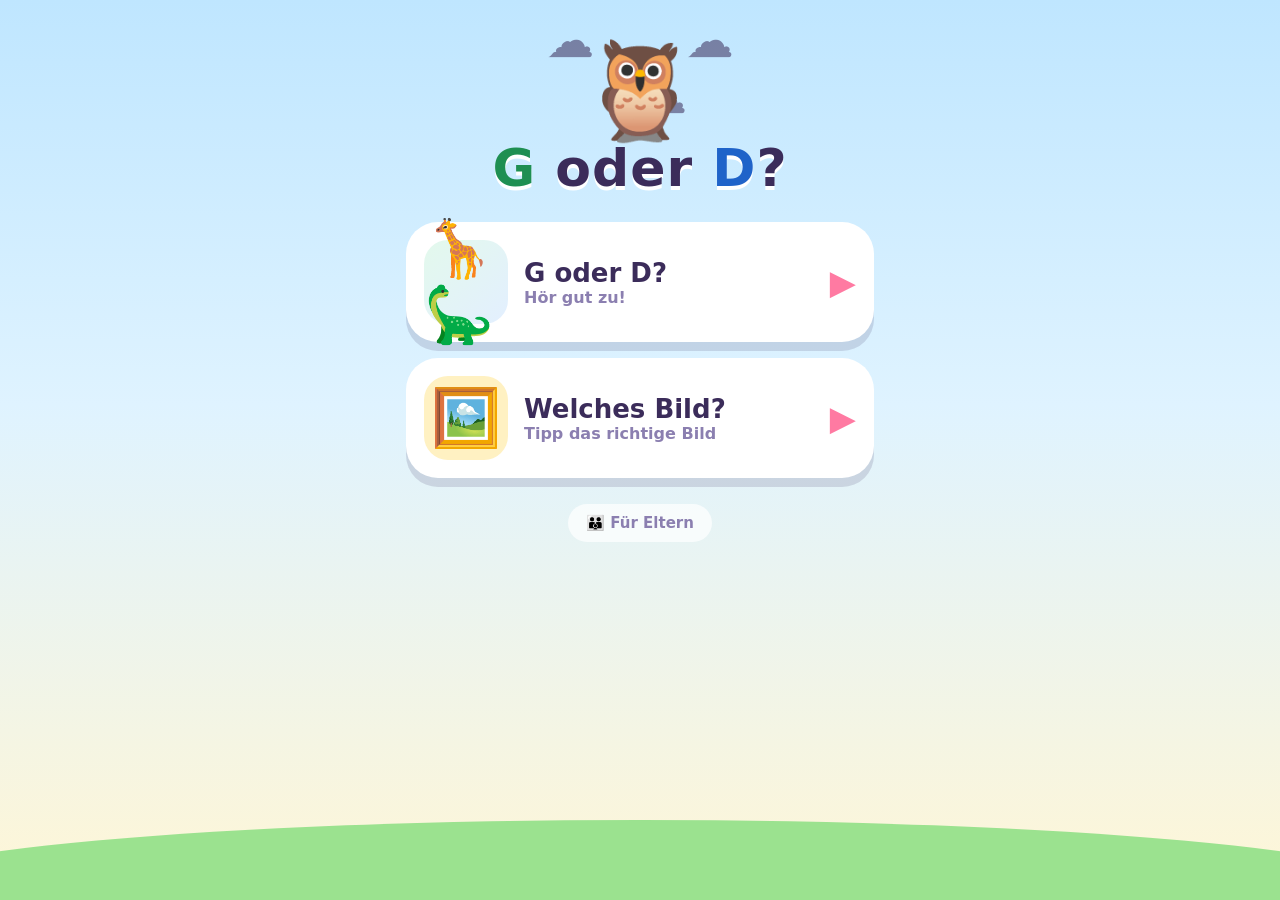
==== index.html @ e5190083 "Add G/D listening game and GitHub Pages deployment - index.html: G oder D? listening game for kids (" ====
<!DOCTYPE html>
<html lang="de">
<head>
<meta charset="utf-8">
<meta name="viewport" content="width=device-width, initial-scale=1, maximum-scale=1, user-scalable=no">
<title>G oder D? – Das Hörspiel</title>
<style>
  :root{
    --g:#2fbf71; --g-dark:#1e8f52; --g-soft:#e3f9ec;
    --d:#3a8dff; --d-dark:#1f63c9; --d-soft:#e3efff;
    --sun:#ffcf3f; --sun-dark:#e0a800;
    --red:#ff4d6d; --red-dark:#c9184a; --red-soft:#ffe3e8;
    --pink:#ff7aa2; --pink-dark:#d9507c;
    --ink:#3b2c5a; --muted:#8b7fb0;
  }
  *{box-sizing:border-box;-webkit-tap-highlight-color:transparent}
  html,body{margin:0;min-height:100%}
  body{
    font-family:"Nunito","Varela Round","Arial Rounded MT Bold","Trebuchet MS",system-ui,sans-serif;
    color:var(--ink);
    background:linear-gradient(180deg,#bfe6ff 0%,#dff3ff 45%,#fff6d6 100%);
    background-attachment:fixed;
    overflow-x:hidden; user-select:none; -webkit-user-select:none;
  }
  /* Wolken und Wiese im Hintergrund */
  body::before{
    content:"☁️      ☁️\A    ☁️";white-space:pre;position:fixed;top:12px;left:0;right:0;text-align:center;
    font-size:48px;opacity:.55;pointer-events:none;z-index:0;animation:drift 18s ease-in-out infinite alternate
  }
  body::after{
    content:"";position:fixed;left:-10%;right:-10%;bottom:-60px;height:140px;border-radius:50% 50% 0 0;
    background:#9be28f;box-shadow:0 -10px 0 #b8ef9e inset;pointer-events:none;z-index:0
  }
  button{font-family:inherit;color:inherit}
  .hidden{display:none !important}

  .screen{position:relative;z-index:1;max-width:500px;margin:0 auto;padding:14px 16px 120px;min-height:100vh;display:flex;flex-direction:column;gap:16px}

  /* ---------- Startbildschirm ---------- */
  .home-title{text-align:center;margin-top:28px}
  .home-title h1{margin:0;font-size:52px;font-weight:900;letter-spacing:1px;text-shadow:0 4px 0 #fff}
  .home-title h1 .lg{color:var(--g-dark)} .home-title h1 .ld{color:var(--d-dark)}
  .owl{font-size:96px;line-height:1;display:inline-block;animation:bob 2.4s ease-in-out infinite}
  .modes{display:flex;flex-direction:column;gap:16px;margin-top:8px}
  .mode{
    border:0;border-radius:32px;padding:18px;background:#fff;cursor:pointer;
    box-shadow:0 9px 0 rgba(59,44,90,.15);display:flex;align-items:center;gap:16px;text-align:left
  }
  .mode .ic{font-size:56px;width:84px;height:84px;border-radius:24px;display:flex;align-items:center;justify-content:center;flex:none}
  .mode.m1 .ic{background:linear-gradient(135deg,var(--g-soft),var(--d-soft))}
  .mode.m2 .ic{background:#fff1c2}
  .mode b{display:block;font-size:26px;font-weight:900}
  .mode span.sub{font-size:16px;font-weight:700;color:var(--muted)}
  .mode .go{margin-left:auto;font-size:34px;color:var(--pink)}
  .parents-btn{
    align-self:center;margin-top:10px;border:0;border-radius:999px;padding:10px 18px;font-size:15px;font-weight:800;
    background:rgba(255,255,255,.7);color:var(--muted);cursor:pointer
  }

  /* ---------- Spielbildschirm ---------- */
  .topbar{display:flex;align-items:center;gap:10px}
  .round-btn{border:0;background:#fff;border-radius:50%;width:48px;height:48px;font-size:26px;box-shadow:0 5px 0 rgba(59,44,90,.15);cursor:pointer;flex:none}
  .progress{flex:1;min-width:0;display:flex;gap:4px;justify-content:center}
  .dot{width:17px;height:17px;flex:none;border-radius:50%;background:rgba(255,255,255,.85);display:flex;align-items:center;justify-content:center;font-size:12px;color:#fff;font-weight:900;transition:.2s}
  .dot.now{background:var(--sun);transform:scale(1.25)}
  .dot.ok{background:var(--g)} .dot.no{background:var(--red)} .dot.skip{background:#c9c2d9}
  .stars{background:#fff;border-radius:999px;padding:8px 12px;font-weight:900;font-size:19px;box-shadow:0 5px 0 rgba(59,44,90,.15);white-space:nowrap;flex:none}
  .stars.pop{animation:pop .4s}

  .buddy{display:flex;align-items:center;gap:10px}
  .buddy .owl{font-size:60px}
  .bubble{
    position:relative;background:#fff;border-radius:24px;padding:12px 18px;font-size:22px;font-weight:900;
    box-shadow:0 5px 0 rgba(59,44,90,.12);animation:pop .35s
  }
  .bubble::before{content:"";position:absolute;left:-10px;top:50%;margin-top:-10px;border:10px solid transparent;border-right-color:#fff;border-left:0}
  .bubble.good{color:var(--g-dark)} .bubble.bad{color:var(--red-dark)}

  .card{
    background:#fff;border-radius:36px;padding:22px 18px;border:6px solid transparent;
    box-shadow:0 10px 0 rgba(59,44,90,.12);text-align:center;
    min-height:240px;display:flex;flex-direction:column;align-items:center;justify-content:center;gap:8px;
    cursor:pointer;position:relative;transition:background .25s,border-color .25s;
  }
  .card.flip{animation:flip .45s}
  .card.is-right{background:var(--g-soft);border-color:var(--g)}
  .card.is-wrong{background:var(--red-soft);border-color:var(--red);animation:shake .5s}
  .card.is-seen{background:#f1eef8;border-color:#c9c2d9}
  .sound-row{display:flex;align-items:center;gap:16px}
  .speaker{
    width:140px;height:140px;border-radius:50%;border:0;cursor:pointer;
    background:radial-gradient(circle at 35% 30%,#fff3b8,var(--sun));
    font-size:68px;box-shadow:0 8px 0 var(--sun-dark);display:flex;align-items:center;justify-content:center;
  }
  .speaker.talking{animation:wobble .6s infinite}
  .peek{position:absolute;right:14px;bottom:12px;border:0;background:#f1eef8;border-radius:999px;padding:6px 12px;font-size:20px;cursor:pointer}
  .big-emoji{font-size:100px;line-height:1.05;animation:pop .45s}
  .word{font-size:46px;font-weight:900;letter-spacing:1px}
  .hl{display:inline-block;padding:0 6px;border-radius:12px;color:#fff;margin:0 1px}
  .hl.G{background:var(--g)} .hl.D{background:var(--d)}
  .explain{font-size:22px;font-weight:900;display:flex;align-items:center;gap:10px;justify-content:center}
  .chip{display:inline-flex;align-items:center;justify-content:center;min-width:46px;height:46px;padding:0 10px;border-radius:14px;color:#fff;font-weight:900;font-size:28px}
  .chip.G{background:var(--g)} .chip.D{background:var(--d)}
  .chip.x{position:relative;opacity:.6;text-decoration:line-through;text-decoration-thickness:4px;text-decoration-color:var(--red-dark)}
  .chip.x::after{content:"✗";position:absolute;top:-10px;right:-10px;width:26px;height:26px;border-radius:50%;background:var(--red);color:#fff;font-size:16px;display:flex;align-items:center;justify-content:center;text-decoration:none}

  .answers{display:flex;gap:16px;justify-content:center}
  .letter,.pic{position:relative;flex:1;max-width:210px;border:0;border-radius:32px;cursor:pointer;transition:opacity .2s,filter .2s}
  .letter{padding:12px 8px 10px;color:#fff;display:flex;flex-direction:column;align-items:center}
  .letter b{font-size:92px;line-height:1;font-weight:900;text-shadow:0 4px 0 rgba(0,0,0,.15)}
  .letter small{font-size:30px;line-height:1.1}
  .letter.G{background:var(--g);box-shadow:0 9px 0 var(--g-dark)}
  .letter.D{background:var(--d);box-shadow:0 9px 0 var(--d-dark)}
  .pic{padding:14px 8px;background:#fff;box-shadow:0 9px 0 rgba(59,44,90,.15);display:flex;flex-direction:column;align-items:center;gap:4px}
  .pic .e{font-size:88px;line-height:1.1}
  .pic .lbl{font-size:24px;font-weight:900;min-height:32px}
  .right{outline:7px solid var(--sun);animation:pulse 1s infinite}
  .wrong{filter:grayscale(.75) brightness(.92);animation:shake .5s}
  .dim{opacity:.3}
  .badge{position:absolute;top:-14px;right:-10px;width:50px;height:50px;border-radius:50%;display:flex;align-items:center;justify-content:center;font-size:30px;font-weight:900;color:#fff;box-shadow:0 4px 0 rgba(0,0,0,.15);animation:pop .4s}
  .badge.ok{background:var(--g)} .badge.no{background:var(--red)}

  .next{
    align-self:center;border:0;border-radius:999px;width:96px;height:96px;font-size:48px;font-weight:900;
    background:var(--pink);color:#fff;box-shadow:0 8px 0 var(--pink-dark);cursor:pointer;animation:pop .35s
  }

  button:active{transform:translateY(4px)}
  .letter:active,.pic:active,.mode:active,.next:active,.speaker:active{box-shadow:0 2px 0 rgba(0,0,0,.15)}

  /* ---------- Overlays ---------- */
  .overlay{position:fixed;inset:0;background:rgba(191,230,255,.92);display:flex;align-items:center;justify-content:center;z-index:20;padding:16px;backdrop-filter:blur(3px)}
  .panel{background:#fff;border-radius:36px;padding:24px 20px;text-align:center;max-width:440px;width:100%;box-shadow:0 12px 0 rgba(59,44,90,.12);max-height:94vh;overflow:auto;position:relative}
  .panel h1{margin:6px 0 8px;font-size:36px;font-weight:900}
  .panel h2{margin:0 0 12px;font-size:24px;font-weight:900}
  .panel p{font-size:17px;margin:8px 0 16px;line-height:1.45}
  .close-x{position:absolute;top:14px;right:14px;border:0;background:#f1eef8;border-radius:50%;width:40px;height:40px;font-size:20px;cursor:pointer}
  .bigbtn{border:0;border-radius:24px;padding:16px 36px;font-size:24px;font-weight:900;background:var(--g);color:#fff;box-shadow:0 8px 0 var(--g-dark);cursor:pointer}
  .endstars{font-size:44px;letter-spacing:4px;margin:6px 0}

  .menu{display:flex;flex-direction:column;gap:10px;text-align:left}
  .menu button{border:0;border-radius:20px;padding:14px 16px;background:#f7f4fc;display:flex;align-items:center;gap:14px;cursor:pointer;font-size:18px;font-weight:800;text-align:left}
  .menu button i{font-style:normal;font-size:30px}
  .menu button small{display:block;font-size:13px;font-weight:700;color:var(--muted)}
  .tips{text-align:left;font-size:16px;line-height:1.5;background:#f7f4fc;border-radius:20px;padding:12px 16px}
  .tips p{margin:6px 0;font-size:16px}

  .set{text-align:left;margin:0 0 16px;font-size:16px;font-weight:700}
  .set label{display:block;margin-bottom:6px}
  .set select,.set input[type=range]{width:100%;font:inherit;font-size:16px;padding:8px;border-radius:12px;border:2px solid #e3dcf2;background:#fff}
  .set .row{display:flex;align-items:center;gap:10px}
  .set input[type=checkbox]{width:24px;height:24px}
  .small{font-size:13px;font-weight:600;color:var(--muted);margin-top:4px}
  .ctrl{border:0;border-radius:18px;padding:12px 18px;font-size:17px;font-weight:800;background:#f7f4fc;box-shadow:0 4px 0 rgba(0,0,0,.08);cursor:pointer}

  /* Aufnahme */
  .warn{background:#fff1c2;border-radius:14px;padding:10px 12px;font-size:14px;font-weight:700;text-align:left;margin:0 0 10px}
  .rec-top{display:flex;align-items:center;justify-content:space-between;gap:8px;margin:0 0 8px;font-weight:800;font-size:15px}
  .rec-top label{display:flex;align-items:center;gap:6px;font-weight:700}
  .rec-top input{width:20px;height:20px}
  .recbar{height:10px;background:#eee8f7;border-radius:99px;overflow:hidden;margin:0 0 6px}
  .recbar i{display:block;height:100%;background:var(--g);width:0;transition:width .3s}
  .rec-sec{text-align:left;font-weight:900;font-size:15px;margin:14px 0 6px;color:var(--muted)}
  .recrow{display:flex;align-items:center;gap:6px;padding:8px;border-radius:16px;background:#f7f4fc;margin-bottom:6px;text-align:left}
  .recrow.has{background:var(--g-soft)}
  .recrow.live{background:var(--red-soft);outline:3px solid var(--red)}
  .recrow .e{font-size:28px;width:36px;text-align:center;flex:none}
  .recrow .w{flex:1;font-size:18px;font-weight:900;min-width:0;overflow:hidden;text-overflow:ellipsis;white-space:nowrap}
  .rbtn{border:0;border-radius:14px;width:42px;height:42px;font-size:19px;background:#fff;box-shadow:0 3px 0 rgba(0,0,0,.1);cursor:pointer;display:flex;align-items:center;justify-content:center;flex:none}
  .rbtn.rec{background:var(--red);color:#fff;box-shadow:0 3px 0 var(--red-dark)}
  .rbtn.rec.on{animation:pulse .8s infinite}
  .rbtn[disabled]{opacity:.3}
  .rbtn input{display:none}

  .confetti{position:fixed;left:50%;top:45%;font-size:32px;pointer-events:none;z-index:30;animation:burst 1.1s ease-out forwards}

  @keyframes pop{0%{transform:scale(.6)}70%{transform:scale(1.12)}100%{transform:scale(1)}}
  @keyframes pulse{0%,100%{transform:scale(1)}50%{transform:scale(1.06)}}
  @keyframes bob{0%,100%{transform:translateY(0) rotate(-3deg)}50%{transform:translateY(-8px) rotate(3deg)}}
  @keyframes drift{from{transform:translateX(-20px)}to{transform:translateX(20px)}}
  @keyframes flip{0%{transform:rotateY(90deg)}100%{transform:rotateY(0)}}
  @keyframes wobble{0%,100%{transform:scale(1) rotate(0)}25%{transform:scale(1.08) rotate(-6deg)}75%{transform:scale(1.08) rotate(6deg)}}
  @keyframes shake{0%,100%{transform:translateX(0)}20%{transform:translateX(-12px)}40%{transform:translateX(12px)}60%{transform:translateX(-8px)}80%{transform:translateX(8px)}}
  @keyframes burst{0%{transform:translate(-50%,-50%) scale(.4);opacity:1}100%{transform:translate(calc(-50% + var(--x)),calc(-50% + var(--y))) scale(1.2) rotate(var(--r));opacity:0}}
</style>
</head>
<body>

<!-- ================= Startbildschirm ================= -->
<section class="screen" id="home">
  <div class="home-title">
    <div class="owl">🦉</div>
    <h1><span class="lg">G</span> oder <span class="ld">D</span>?</h1>
  </div>
  <div class="modes">
    <button class="mode m1" data-mode="gd">
      <span class="ic">🦒🦕</span>
      <span><b>G oder D?</b><span class="sub">Hör gut zu!</span></span>
      <span class="go">▶</span>
    </button>
    <button class="mode m2" data-mode="pair">
      <span class="ic">🖼️</span>
      <span><b>Welches Bild?</b><span class="sub">Tipp das richtige Bild</span></span>
      <span class="go">▶</span>
    </button>
  </div>
  <button class="parents-btn" id="parentsBtn">👪 Für Eltern</button>
</section>

<!-- ================= Spiel ================= -->
<section class="screen hidden" id="game">
  <div class="topbar">
    <button class="round-btn" id="homeBtn" aria-label="Zurück">🏠</button>
    <div class="progress" id="progress"></div>
    <div class="stars" id="stars">⭐ 0</div>
  </div>

  <div class="buddy">
    <div class="owl">🦉</div>
    <div class="bubble" id="bubble">Hör gut zu!</div>
  </div>

  <div class="card" id="card"></div>

  <div class="answers" id="answers"></div>

  <button class="next hidden" id="next" aria-label="Weiter">➜</button>
</section>

<!-- ================= Ende ================= -->
<div class="overlay hidden" id="endOverlay">
  <div class="panel">
    <div class="owl">🦉</div>
    <h1>Geschafft!</h1>
    <div class="endstars" id="endStars"></div>
    <p id="endText"></p>
    <button class="bigbtn" id="restartBtn">Nochmal 🔁</button>
    <p><button class="parents-btn" id="endHome">🏠 Zum Start</button></p>
  </div>
</div>

<!-- ================= Eltern-Menü ================= -->
<div class="overlay hidden" id="parentsOverlay">
  <div class="panel">
    <button class="close-x" data-close="parentsOverlay">✕</button>
    <h2>👪 Für Eltern</h2>
    <div class="menu">
      <button id="openRec"><i>🎙️</i><span>Eigene Stimme aufnehmen<small id="recSummary">Wörter selbst einsprechen – klingt viel natürlicher</small></span></button>
      <button id="openSet"><i>⚙️</i><span>Computerstimme &amp; Tempo<small>Für Wörter ohne eigene Aufnahme</small></span></button>
    </div>
    <h2 style="margin-top:20px">💡 So hilfst du beim Üben</h2>
    <div class="tips">
      <p><b style="color:var(--d-dark)">D:</b> Die Zungenspitze tippt oben hinter die Zähne.</p>
      <p><b style="color:var(--g-dark)">G:</b> Die Zungenspitze bleibt unten, hinten im Hals „klopft“ die Zunge an.</p>
      <p>Sprecht das Wort gemeinsam nach und schaut dabei in einen Spiegel. Kurz und oft üben (5 Minuten am Tag) bringt am meisten.</p>
      <p>Im Spiel: 🔊 = nochmal hören, 👀 = Lösung zeigen.</p>
    </div>
  </div>
</div>

<!-- ================= Einstellungen ================= -->
<div class="overlay hidden" id="setOverlay">
  <div class="panel">
    <button class="close-x" data-close="setOverlay">✕</button>
    <h2>⚙️ Stimme &amp; Tempo</h2>
    <div class="set">
      <div class="row"><input type="checkbox" id="useRec"><label for="useRec" style="margin:0">Eigene Aufnahmen verwenden</label></div>
    </div>
    <div class="set">
      <label for="voiceSel">Computerstimme</label>
      <select id="voiceSel"></select>
      <div class="small" id="voiceInfo"></div>
    </div>
    <div class="set">
      <label for="rate">Tempo: <span id="rateVal"></span></label>
      <input type="range" id="rate" min="0.5" max="1.1" step="0.05">
    </div>
    <div class="set">
      <div class="row"><input type="checkbox" id="carrier"><label for="carrier" style="margin:0">Computerstimme sagt vorher „Hör mal:“</label></div>
      <div class="small">Manche Geräte schneiden sonst den ersten Laut ab.</div>
    </div>
    <button class="ctrl" id="testVoice">🔊 Probe hören</button>
  </div>
</div>

<!-- ================= Aufnahme ================= -->
<div class="overlay hidden" id="recOverlay">
  <div class="panel">
    <button class="close-x" data-close="recOverlay">✕</button>
    <h2>🎙️ Eigene Stimme</h2>
    <p style="font-size:15px;margin-top:0">Tippe <b>⏺</b>, sag das Wort deutlich, tippe <b>⏹</b>. Nach 4 Sekunden stoppt es von selbst. Stille wird automatisch abgeschnitten.</p>
    <div class="warn hidden" id="recWarn"></div>
    <div class="rec-top">
      <span id="recCount"></span>
      <label><input type="checkbox" id="onlyMissing"> nur fehlende</label>
    </div>
    <div class="recbar"><i id="recBar"></i></div>
    <div id="recList"></div>
  </div>
</div>

<script>
/* ================= Wörter ================= */
const G_WORDS = [
  ["Giraffe","🦒"],["Gabel","🍴"],["Gurke","🥒"],["Geschenk","🎁"],["Geist","👻"],
  ["Gitarre","🎸"],["Glocke","🔔"],["Igel","🦔"],["Vogel","🐦"],["Tiger","🐯"],
  ["Kugel","🔮"],["Auge","👁️"],["Geige","🎻"],["Garten","🏡"],["Gold","🥇"],["Ziege","🐐"]
];
const D_WORDS = [
  ["Dino","🦕"],["Drache","🐉"],["Daumen","👍"],["Delfin","🐬"],["Dose","🥫"],
  ["Dusche","🚿"],["Donut","🍩"],["Nudeln","🍝"],["Pudel","🐩"],["Feder","🪶"],
  ["Radio","📻"],["Schokolade","🍫"],["Dach","🏠"],["Decke","🛏️"],["Dampflok","🚂"],["Kinder","🧒"]
];
const PAIRS = [
  [{w:"Nagel",e:"💅",l:"G"},{w:"Nadel",e:"🪡",l:"D"}],
  [{w:"Regen",e:"🌧️",l:"G"},{w:"reden",e:"🗣️",l:"D"}],
  [{w:"Wagen",e:"🚗",l:"G"},{w:"Waden",e:"🦵",l:"D"}],
  [{w:"Gaumen",e:"👄",l:"G"},{w:"Daumen",e:"👍",l:"D"}]
];
const ROUNDS = 10;
const PRAISE = ["Super!","Toll gemacht!","Klasse!","Spitze!","Richtig!"];
const OOPS = ["Hoppla!","Fast!","Nochmal hinhören!"];

const REC_SECTIONS = (() => {
  const seen = new Set();
  const uniq = arr => arr.filter(x => !seen.has(x.k) && seen.add(x.k));
  return [
    {title:"Wörter mit G", items: uniq(G_WORDS.map(([w,e]) => ({k:w, e, t:w, word:true})))},
    {title:"Wörter mit D", items: uniq(D_WORDS.map(([w,e]) => ({k:w, e, t:w, word:true})))},
    {title:"Wortpaare („Welches Bild?“)", items: uniq(PAIRS.flat().map(p => ({k:p.w, e:p.e, t:p.w, word:true})))},
    {title:"Sätze (freiwillig)", items: [
      {k:"#G",  e:"🟢", t:"„Das ist ein G.“"},
      {k:"#D",  e:"🔵", t:"„Das ist ein D.“"},
      {k:"#ok", e:"⭐", t:"„Super!“"},
      {k:"#end",e:"🎉", t:"„Super gemacht!“"}
    ]}
  ];
})();

/* ================= Hilfsfunktionen ================= */
function rnd(){
  try { const a = new Uint32Array(1); crypto.getRandomValues(a); return a[0] / 4294967296; }
  catch(e){ return (Math.random() + (Date.now() % 1000) / 1000) % 1; }
}
const shuffle = a => { a = a.slice(); for (let i=a.length-1;i>0;i--){const j=Math.floor(rnd()*(i+1));[a[i],a[j]]=[a[j],a[i]];} return a; };
const pick = a => a[Math.floor(rnd()*a.length)];
const wait = ms => new Promise(r => setTimeout(r, ms));
const $ = id => document.getElementById(id);
function load(k, def){ try { const v = localStorage.getItem("gd_"+k); return v === null ? def : JSON.parse(v); } catch(e){ return def; } }
function save(k, v){ try { localStorage.setItem("gd_"+k, JSON.stringify(v)); } catch(e){} }
function show(id){ $(id).classList.remove("hidden"); }
function hide(id){ $(id).classList.add("hidden"); }

let mode = "gd", deck = [], round = 0, results = [], stars = 0, answered = false, cur = null;
let lastUsed = load("last", []);
let settings = { voice: load("voice", ""), rate: load("rate", 0.8), carrier: load("carrier", true), useRec: load("useRec", true) };

/* ================= Aufnahmen speichern (IndexedDB) ================= */
const recURL = {};
let dbOK = true, dbPromise = null;
function idb(){
  if (!dbPromise) dbPromise = new Promise((res, rej) => {
    try {
      const r = indexedDB.open("gd-stimme", 1);
      r.onupgradeneeded = () => r.result.createObjectStore("rec");
      r.onsuccess = () => res(r.result);
      r.onerror = () => rej(r.error);
    } catch(e){ rej(e); }
  });
  return dbPromise;
}
async function dbDo(modeRW, fn){
  const db = await idb();
  return new Promise((res, rej) => {
    const t = db.transaction("rec", modeRW);
    fn(t.objectStore("rec"));
    t.oncomplete = () => res();
    t.onerror = () => rej(t.error);
  });
}
function setURL(k, blob){
  if (recURL[k]) URL.revokeObjectURL(recURL[k]);
  if (blob) recURL[k] = URL.createObjectURL(blob); else delete recURL[k];
}
async function loadAllRecs(){
  try {
    const db = await idb();
    await new Promise(res => {
      const c = db.transaction("rec","readonly").objectStore("rec").openCursor();
      c.onsuccess = () => {
        const x = c.result;
        if (x){ const v = x.value; setURL(x.key, new Blob([v.buf], {type: v.type})); x.continue(); }
        else res();
      };
      c.onerror = () => res();
    });
  } catch(e){ dbOK = false; }
  updateRecCount();
}
async function storeRec(k, blob){
  const clean = await trimBlob(blob);
  setURL(k, clean);
  try {
    const buf = await clean.arrayBuffer();
    await dbDo("readwrite", s => s.put({buf, type: clean.type}, k));
  } catch(e){ dbOK = false; showRecWarn(); }
  updateRecCount();
}
async function deleteRec(k){
  setURL(k, null);
  try { await dbDo("readwrite", s => s.delete(k)); } catch(e){}
  updateRecCount();
}

/* Stille abschneiden, Lautstärke angleichen, als WAV speichern */
async function trimBlob(blob){
  let ac;
  try {
    const AC = window.AudioContext || window.webkitAudioContext;
    ac = new AC();
    const ab = await blob.arrayBuffer();
    const buf = await new Promise((res, rej) => ac.decodeAudioData(ab, res, rej));
    const d = buf.getChannelData(0), sr = buf.sampleRate;
    let peak = 0; for (let i=0;i<d.length;i++){ const a = Math.abs(d[i]); if (a > peak) peak = a; }
    if (peak < 0.005) return blob;
    const th = Math.max(0.015, peak * 0.07);
    let s = 0; while (s < d.length && Math.abs(d[s]) < th) s++;
    let e = d.length - 1; while (e > s && Math.abs(d[e]) < th) e--;
    s = Math.max(0, s - Math.floor(sr * 0.10));
    e = Math.min(d.length, e + Math.floor(sr * 0.18));
    if (e - s < sr * 0.15) return blob;
    return encodeWav(d.subarray(s, e), sr, Math.min(0.9 / peak, 5));
  } catch(err){
    return blob;
  } finally {
    try { ac && ac.close && ac.close(); } catch(e){}
  }
}
function encodeWav(samples, sr, gain){
  const n = samples.length, buf = new ArrayBuffer(44 + n*2), v = new DataView(buf);
  const w = (o, str) => { for (let i=0;i<str.length;i++) v.setUint8(o+i, str.charCodeAt(i)); };
  w(0,"RIFF"); v.setUint32(4, 36 + n*2, true); w(8,"WAVE"); w(12,"fmt ");
  v.setUint32(16,16,true); v.setUint16(20,1,true); v.setUint16(22,1,true);
  v.setUint32(24,sr,true); v.setUint32(28,sr*2,true); v.setUint16(32,2,true); v.setUint16(34,16,true);
  w(36,"data"); v.setUint32(40, n*2, true);
  const fade = Math.min(Math.floor(sr * 0.006), Math.floor(n/4));
  for (let i=0;i<n;i++){
    let g = gain;
    if (i < fade) g *= i / fade; else if (i > n - fade) g *= (n - i) / fade;
    const x = Math.max(-1, Math.min(1, samples[i] * g));
    v.setInt16(44 + i*2, x < 0 ? x * 0x8000 : x * 0x7fff, true);
  }
  return new Blob([buf], {type:"audio/wav"});
}

/* ================= Stimme ================= */
let voices = [], deVoice = null;
function voiceScore(v){
  const n = (v.name || "").toLowerCase(); let s = 0;
  if (/premium|enhanced|erweitert|neural|natural|online|google|microsoft/.test(n)) s += 10;
  if (/de[-_]de/i.test(v.lang)) s += 2;
  if (/de[-_]at/i.test(v.lang)) s += 3;
  if (/compact|eloquence|grandma|grandpa|oma|opa|rocko|shelley|flo|reed|sandy|eddy/.test(n)) s -= 15;
  return s;
}
function loadVoices(){
  if (!("speechSynthesis" in window)) return;
  voices = speechSynthesis.getVoices().filter(v => /^de/i.test(v.lang)).sort((a,b) => voiceScore(b) - voiceScore(a));
  deVoice = voices.find(v => v.name === settings.voice) || voices[0] || null;
  fillVoiceSelect();
}
if ("speechSynthesis" in window){ loadVoices(); speechSynthesis.onvoiceschanged = loadVoices; }
function fillVoiceSelect(){
  const sel = $("voiceSel");
  if (!voices.length){
    sel.innerHTML = `<option>Keine deutsche Stimme gefunden</option>`;
    $("voiceInfo").textContent = "Deutsche Stimme am Gerät installieren – oder alle Wörter selbst aufnehmen 🎙️.";
    return;
  }
  sel.innerHTML = voices.map(v => `<option value="${v.name.replace(/"/g,"&quot;")}">${v.name} (${v.lang})${voiceScore(v) >= 10 ? " ⭐" : ""}</option>`).join("");
  if (deVoice) sel.value = deVoice.name;
  $("voiceInfo").textContent = "⭐ = meist klarere Stimme";
}

function setTalking(on){ const s = document.querySelector(".speaker"); if (s) s.classList.toggle("talking", on); }
let curAudio = null;
function stopAll(){
  try { if ("speechSynthesis" in window) speechSynthesis.cancel(); } catch(e){}
  if (curAudio){ try { curAudio.pause(); } catch(e){} curAudio = null; }
  setTalking(false);
}
function say(text, opts = {}){
  return new Promise(resolve => {
    if (!("speechSynthesis" in window)){ resolve(); return; }
    const full = (opts.carrier && settings.carrier) ? `Hör mal: ${text}.` : `${text}.`;
    const u = new SpeechSynthesisUtterance(full);
    u.lang = deVoice ? deVoice.lang : "de-DE";
    if (deVoice) u.voice = deVoice;
    u.rate = opts.slow ? Math.max(0.45, settings.rate - 0.3) : settings.rate;
    u.pitch = 1.0; u.volume = 1;
    let done = false;
    const fin = () => { if (done) return; done = true; setTalking(false); resolve(); };
    u.onend = u.onerror = fin;
    setTalking(true);
    setTimeout(() => speechSynthesis.speak(u), 120);
    setTimeout(fin, 7000);
  });
}
function playRec(k, opts = {}){
  return new Promise(resolve => {
    const url = recURL[k];
    if (!url){ resolve(false); return; }
    const a = new Audio(url);
    curAudio = a;
    a.preservesPitch = true; a.webkitPreservesPitch = true;
    a.playbackRate = opts.recSlow ? 0.75 : 1;
    let done = false;
    const fin = () => { if (done) return; done = true; setTalking(false); resolve(true); };
    a.onended = a.onerror = fin;
    setTalking(true);
    a.play().catch(fin);
    setTimeout(fin, 8000);
  });
}
async function speak(k, text, opts = {}){
  if (settings.useRec && recURL[k]) return playRec(k, opts);
  if (opts.recOnly) return;
  return say(text, opts);
}
async function speakSeq(list){
  stopAll();
  for (const [k, text, opts] of list) await speak(k, text, opts || {});
}
const speakNow = (k, text, opts) => speakSeq([[k, text, opts]]);

/* ================= Geräusche (richtig / falsch) ================= */
let sfxCtx = null;
function getCtx(){
  try {
    if (!sfxCtx){ const AC = window.AudioContext || window.webkitAudioContext; sfxCtx = new AC(); }
    if (sfxCtx.state === "suspended") sfxCtx.resume();
    return sfxCtx;
  } catch(e){ return null; }
}
function tone(ctx, freq, start, dur, type, vol, freqEnd){
  const o = ctx.createOscillator(), g = ctx.createGain();
  o.type = type;
  o.frequency.setValueAtTime(freq, start);
  if (freqEnd) o.frequency.exponentialRampToValueAtTime(freqEnd, start + dur);
  g.gain.setValueAtTime(0.0001, start);
  g.gain.exponentialRampToValueAtTime(vol, start + 0.02);
  g.gain.exponentialRampToValueAtTime(0.0001, start + dur);
  o.connect(g); g.connect(ctx.destination);
  o.start(start); o.stop(start + dur + 0.05);
}
function sfx(kind){
  const ctx = getCtx(); if (!ctx) return;
  const t = ctx.currentTime + 0.02;
  if (kind === "right"){
    // fröhliches „Pling-pling-pling-PLING“ nach oben
    [523.25, 659.25, 783.99, 1046.5].forEach((f, i) => {
      tone(ctx, f, t + i * 0.09, 0.35, "triangle", 0.35);
      tone(ctx, f * 2, t + i * 0.09, 0.2, "sine", 0.08);
    });
  } else {
    // weiches „Bo-ing“ nach unten – nicht erschreckend
    tone(ctx, 330, t, 0.22, "square", 0.12, 260);
    tone(ctx, 247, t + 0.22, 0.4, "square", 0.12, 165);
  }
}

/* ================= Spiel ================= */
function freshFirst(list, n){
  const fresh = shuffle(list.filter(x => !lastUsed.includes(x[0])));
  const old = shuffle(list.filter(x => lastUsed.includes(x[0])));
  return fresh.concat(old).slice(0, n);
}

function startGame(m){
  mode = m; stars = 0; $("stars").textContent = "⭐ 0";
  hide("home"); show("game"); hide("endOverlay");
  newGame();
}

function newGame(){
  round = 0; results = []; answered = false;
  if (mode === "gd"){
    const g = freshFirst(G_WORDS, ROUNDS/2).map(([w,e]) => ({w,e,l:"G"}));
    const d = freshFirst(D_WORDS, ROUNDS/2).map(([w,e]) => ({w,e,l:"D"}));
    do { deck = shuffle(g.concat(d)); } while (/(G{4}|D{4})/.test(deck.map(x => x.l).join("")));
    lastUsed = deck.map(x => x.w); save("last", lastUsed);
  } else {
    deck = []; let prev = null;
    for (let i=0;i<ROUNDS;i++){
      let p; do { p = pick(PAIRS); } while (p === prev && PAIRS.length > 1);
      prev = p;
      deck.push({pair: shuffle(p), target: pick(p)});
    }
  }
  renderRound();
}

function goHome(){ stopAll(); hide("game"); hide("endOverlay"); show("home"); }

function setBubble(text, cls){
  const b = $("bubble");
  b.className = "bubble " + (cls || "");
  b.textContent = text;
  void b.offsetWidth; b.style.animation = "none"; void b.offsetWidth; b.style.animation = "";
}

function highlight(word, letter){
  const i = word.toLowerCase().indexOf(letter.toLowerCase());
  if (i < 0) return word;
  return word.slice(0,i) + `<span class="hl ${letter}">${word[i]}</span>` + word.slice(i+1);
}

function renderProgress(){
  $("progress").innerHTML = Array.from({length:ROUNDS}, (_,i) => {
    const r = results[i]; const cls = r ? r : (i === round ? "now" : "");
    const sym = r === "ok" ? "✓" : r === "no" ? "✗" : "";
    return `<div class="dot ${cls}">${sym}</div>`;
  }).join("");
}

function currentWord(){ return mode === "gd" ? cur.w : cur.target.w; }
function playCurrent(slow){ const w = currentWord(); speakNow(w, w, {carrier:true, slow, recSlow:slow}); }

function renderRound(){
  answered = false;
  cur = deck[round];
  renderProgress();
  hide("next");
  setBubble(mode === "gd" ? "G oder D? 👂" : "Welches Bild? 👂");

  const card = $("card");
  card.className = "card";
  card.innerHTML = `
    <div class="sound-row">
      <button class="speaker" id="spk" aria-label="Nochmal hören">🔊</button>
    </div>
    <button class="peek" id="peek" aria-label="Lösung zeigen">👀</button>`;
  $("spk").addEventListener("click", e => { e.stopPropagation(); playCurrent(false); });
  $("peek").addEventListener("click", e => { e.stopPropagation(); answer(undefined); });

  const ans = $("answers");
  if (mode === "gd"){
    ans.innerHTML = `
      <button class="letter G" data-l="G"><b>G</b><small>🦒</small></button>
      <button class="letter D" data-l="D"><b>D</b><small>🦕</small></button>`;
    ans.querySelectorAll(".letter").forEach(b => b.addEventListener("click", () => answer(b.dataset.l)));
  } else {
    ans.innerHTML = cur.pair.map((p,i) => `
      <button class="pic" data-i="${i}"><span class="e">${p.e}</span><span class="lbl"></span></button>`).join("");
    ans.querySelectorAll(".pic").forEach(b => b.addEventListener("click", () => answer(+b.dataset.i)));
  }
  setTimeout(() => playCurrent(false), 350);
}

function addBadge(el, ok){
  const b = document.createElement("span");
  b.className = "badge " + (ok ? "ok" : "no");
  b.textContent = ok ? "✓" : "✗";
  el.appendChild(b);
}

function answer(choice){
  if (answered) return;
  answered = true;
  let correct = null, chosenLabel = "";

  if (mode === "gd"){
    if (choice !== undefined){ correct = (choice === cur.l); chosenLabel = choice; }
    document.querySelectorAll(".letter").forEach(b => {
      const l = b.dataset.l;
      if (l === cur.l){ b.classList.add("right"); addBadge(b, true); }
      else if (choice === l){ b.classList.add("wrong"); addBadge(b, false); }
      else b.classList.add("dim");
    });
  } else {
    const targetIdx = cur.pair.indexOf(cur.target);
    if (choice !== undefined){ correct = (choice === targetIdx); chosenLabel = cur.pair[choice].e; }
    document.querySelectorAll(".pic").forEach((b,i) => {
      const p = cur.pair[i];
      b.querySelector(".lbl").innerHTML = highlight(p.w, p.l);
      if (i === targetIdx){ b.classList.add("right"); addBadge(b, true); }
      else if (choice === i){ b.classList.add("wrong"); addBadge(b, false); }
      else b.classList.add("dim");
    });
  }

  const item = mode === "gd" ? cur : cur.target;
  const card = $("card");
  card.className = "card"; void card.offsetWidth;
  let explain = "";

  if (correct === true){
    setBubble("✅ " + pick(PRAISE), "good");
    sfx("right");
    card.classList.add("flip","is-right");
    stars++; updateStars(); confetti();
  } else if (correct === false){
    setBubble("❌ " + pick(OOPS), "bad");
    sfx("wrong");
    explain = mode === "gd"
      ? `<div class="explain"><span class="chip ${chosenLabel} x">${chosenLabel}</span> ➜ <span class="chip ${item.l}">${item.l}</span></div>`
      : `<div class="explain"><span class="chip x" style="background:#eee">${chosenLabel}</span> ➜ <span class="chip ${item.l}">${item.e}</span></div>`;
    card.classList.add("is-wrong");
    try { if (navigator.vibrate) navigator.vibrate([120,60,120]); } catch(e){}
  } else {
    setBubble("👀 Schau mal!");
    card.classList.add("flip","is-seen");
  }

  card.innerHTML = `
    <div class="big-emoji">${item.e}</div>
    <div class="word">${highlight(item.w, item.l)}</div>
    ${explain}`;

  results[round] = correct === true ? "ok" : correct === false ? "no" : "skip";
  renderProgress();
  show("next");

  setTimeout(() => {
    if (correct === false){
      speakSeq([["#"+item.l, `Das ist ein ${item.l}`, {slow:true}], [item.w, item.w, {slow:true}]]);
    } else if (correct === true){
      speakSeq([["#ok", "", {recOnly:true}], [item.w, item.w, {slow:true}]]);
    } else {
      speakNow(item.w, item.w, {slow:true});
    }
  }, correct === null ? 450 : 900);
}

function next(){
  round++;
  if (round >= ROUNDS) return showEnd();
  renderRound();
}

function showEnd(){
  const ok = results.filter(r => r === "ok").length;
  $("endStars").textContent = "⭐".repeat(Math.max(1, Math.round(ok/2)));
  $("endText").innerHTML = `<b>${ok} von ${ROUNDS}</b> richtig!<br>${ok >= 8 ? "Du bist ein Hör-Profi! 🏆" : ok >= 5 ? "Richtig gut! 👏" : "Weiter üben – du schaffst das! 💪"}`;
  show("endOverlay");
  confetti(); setTimeout(confetti, 400);
  speakNow("#end", "Super gemacht!");
}

function updateStars(){
  const s = $("stars"); s.textContent = "⭐ " + stars;
  s.classList.remove("pop"); void s.offsetWidth; s.classList.add("pop");
}

function confetti(){
  const items = ["⭐","🎉","✨","🌟","🎈","💛"];
  for (let i=0;i<18;i++){
    const el = document.createElement("span");
    el.className = "confetti"; el.textContent = pick(items);
    const a = rnd()*Math.PI*2, d = 120 + rnd()*160;
    el.style.setProperty("--x", Math.cos(a)*d + "px");
    el.style.setProperty("--y", Math.sin(a)*d + "px");
    el.style.setProperty("--r", (rnd()*720-360) + "deg");
    document.body.appendChild(el);
    setTimeout(() => el.remove(), 1200);
  }
}

/* ================= Aufnahme ================= */
let micStream = null, recorder = null, recKey = null, recTimer = null;

function allWordKeys(){ return REC_SECTIONS.flatMap(s => s.items).filter(i => i.word).map(i => i.k); }
function updateRecCount(){
  const keys = allWordKeys(), have = keys.filter(k => recURL[k]).length;
  $("recCount").textContent = `${have} von ${keys.length} Wörtern`;
  $("recBar").style.width = (100 * have / keys.length) + "%";
  $("recSummary").textContent = have ? `${have} von ${keys.length} Wörtern aufgenommen` : "Wörter selbst einsprechen – klingt viel natürlicher";
}
function showRecWarn(){
  const msgs = [];
  if (!window.isSecureContext || !navigator.mediaDevices || !window.MediaRecorder)
    msgs.push("⚠️ In dieser Ansicht geht das Mikrofon nicht. Öffne die Datei direkt in Safari oder Chrome. Alternativ mit 📁 eine Sprachmemo-Datei wählen.");
  if (!dbOK)
    msgs.push("⚠️ Aufnahmen können hier nicht dauerhaft gespeichert werden. Öffne die Datei in Safari oder Chrome.");
  $("recWarn").innerHTML = msgs.join("<br><br>");
  $("recWarn").classList.toggle("hidden", !msgs.length);
}
function renderRecList(){
  const only = $("onlyMissing").checked;
  $("recList").innerHTML = REC_SECTIONS.map(sec => {
    const rows = sec.items.filter(i => !only || !recURL[i.k] || recKey === i.k).map(i => {
      const has = !!recURL[i.k], live = recKey === i.k;
      return `<div class="recrow ${has ? "has" : ""} ${live ? "live" : ""}" data-k="${i.k}">
        <span class="e">${i.e}</span>
        <span class="w">${has && !live ? "✅ " : ""}${i.t}</span>
        <button class="rbtn rec ${live ? "on" : ""}" data-act="rec" aria-label="Aufnehmen">${live ? "⏹" : "⏺"}</button>
        <button class="rbtn" data-act="play" aria-label="Anhören" ${has ? "" : "disabled"}>▶</button>
        <button class="rbtn" data-act="del" aria-label="Löschen" ${has ? "" : "disabled"}>🗑</button>
        <label class="rbtn" aria-label="Datei wählen">📁<input type="file" accept="audio/*" data-act="file"></label>
      </div>`;
    }).join("");
    return rows ? `<div class="rec-sec">${sec.title}</div>${rows}` : "";
  }).join("") || `<p>🎉 Alles aufgenommen!</p>`;
  updateRecCount();
}
function pickMime(){
  for (const m of ["audio/mp4","audio/webm;codecs=opus","audio/webm","audio/ogg;codecs=opus"]){
    try { if (MediaRecorder.isTypeSupported(m)) return m; } catch(e){}
  }
  return "";
}
async function toggleRec(k){
  if (recorder && recorder.state === "recording"){
    const same = recKey === k;
    recorder.stop();
    if (same) return;
    await wait(300);
  }
  if (!navigator.mediaDevices || !window.MediaRecorder){ showRecWarn(); return; }
  try {
    if (!micStream) micStream = await navigator.mediaDevices.getUserMedia({audio:{echoCancellation:true, noiseSuppression:true, autoGainControl:true}});
  } catch(e){
    alert("Kein Zugriff aufs Mikrofon. Bitte das Mikrofon für diese Seite erlauben (oder die Datei in Safari/Chrome öffnen).");
    return;
  }
  stopAll();
  const mime = pickMime(), chunks = [];
  const r = mime ? new MediaRecorder(micStream, {mimeType: mime}) : new MediaRecorder(micStream);
  recorder = r; recKey = k;
  r.ondataavailable = e => { if (e.data && e.data.size) chunks.push(e.data); };
  r.onstop = async () => {
    clearTimeout(recTimer);
    const key = recKey; recKey = null;
    renderRecList();
    if (!chunks.length) return;
    await storeRec(key, new Blob(chunks, {type: r.mimeType || mime || "audio/webm"}));
    renderRecList();
    playRec(key);
  };
  r.start();
  renderRecList();
  recTimer = setTimeout(() => { if (r.state === "recording") r.stop(); }, 4000);
}
function closeMic(){
  try { if (recorder && recorder.state === "recording") recorder.stop(); } catch(e){}
  if (micStream){ micStream.getTracks().forEach(t => t.stop()); micStream = null; }
}
$("recList").addEventListener("click", e => {
  const btn = e.target.closest("[data-act]"); if (!btn || btn.dataset.act === "file") return;
  const k = btn.closest(".recrow").dataset.k, act = btn.dataset.act;
  if (act === "rec") toggleRec(k);
  else if (act === "play"){ stopAll(); playRec(k); }
  else if (act === "del"){ if (confirm("Aufnahme löschen?")) deleteRec(k).then(renderRecList); }
});
$("recList").addEventListener("change", async e => {
  const inp = e.target; if (inp.dataset.act !== "file" || !inp.files || !inp.files[0]) return;
  const k = inp.closest(".recrow").dataset.k;
  await storeRec(k, inp.files[0]);
  renderRecList(); playRec(k);
});
$("onlyMissing").addEventListener("change", renderRecList);

/* ================= Einstellungen ================= */
function syncSettingsUI(){
  $("rate").value = settings.rate;
  $("rateVal").textContent = settings.rate <= 0.65 ? "langsam" : settings.rate >= 0.95 ? "schnell" : "mittel";
  $("carrier").checked = settings.carrier;
  $("useRec").checked = settings.useRec;
  fillVoiceSelect();
}
$("voiceSel").addEventListener("change", e => {
  deVoice = voices.find(v => v.name === e.target.value) || deVoice;
  settings.voice = deVoice ? deVoice.name : ""; save("voice", settings.voice);
  stopAll(); say("Gabel. Dino.");
});
$("rate").addEventListener("input", e => { settings.rate = +e.target.value; save("rate", settings.rate); syncSettingsUI(); });
$("carrier").addEventListener("change", e => { settings.carrier = e.target.checked; save("carrier", settings.carrier); });
$("useRec").addEventListener("change", e => { settings.useRec = e.target.checked; save("useRec", settings.useRec); });
$("testVoice").addEventListener("click", () => { stopAll(); say("Gabel. Dino."); });

/* ================= Navigation ================= */
document.querySelectorAll(".mode").forEach(b => b.addEventListener("click", () => startGame(b.dataset.mode)));
$("homeBtn").addEventListener("click", goHome);
$("endHome").addEventListener("click", goHome);
$("restartBtn").addEventListener("click", () => { hide("endOverlay"); stars = 0; $("stars").textContent = "⭐ 0"; newGame(); });
$("next").addEventListener("click", next);
$("card").addEventListener("click", () => { if (!answered) answer(undefined); });

$("parentsBtn").addEventListener("click", () => { stopAll(); updateRecCount(); show("parentsOverlay"); });
$("openRec").addEventListener("click", () => { hide("parentsOverlay"); showRecWarn(); renderRecList(); show("recOverlay"); });
$("openSet").addEventListener("click", () => { hide("parentsOverlay"); loadVoices(); syncSettingsUI(); show("setOverlay"); });
document.querySelectorAll("[data-close]").forEach(b => b.addEventListener("click", () => {
  const id = b.dataset.close;
  if (id === "recOverlay") closeMic();
  hide(id);
  if (id !== "parentsOverlay") show("parentsOverlay");
}));

loadAllRecs();
</script>
</body>
</html>
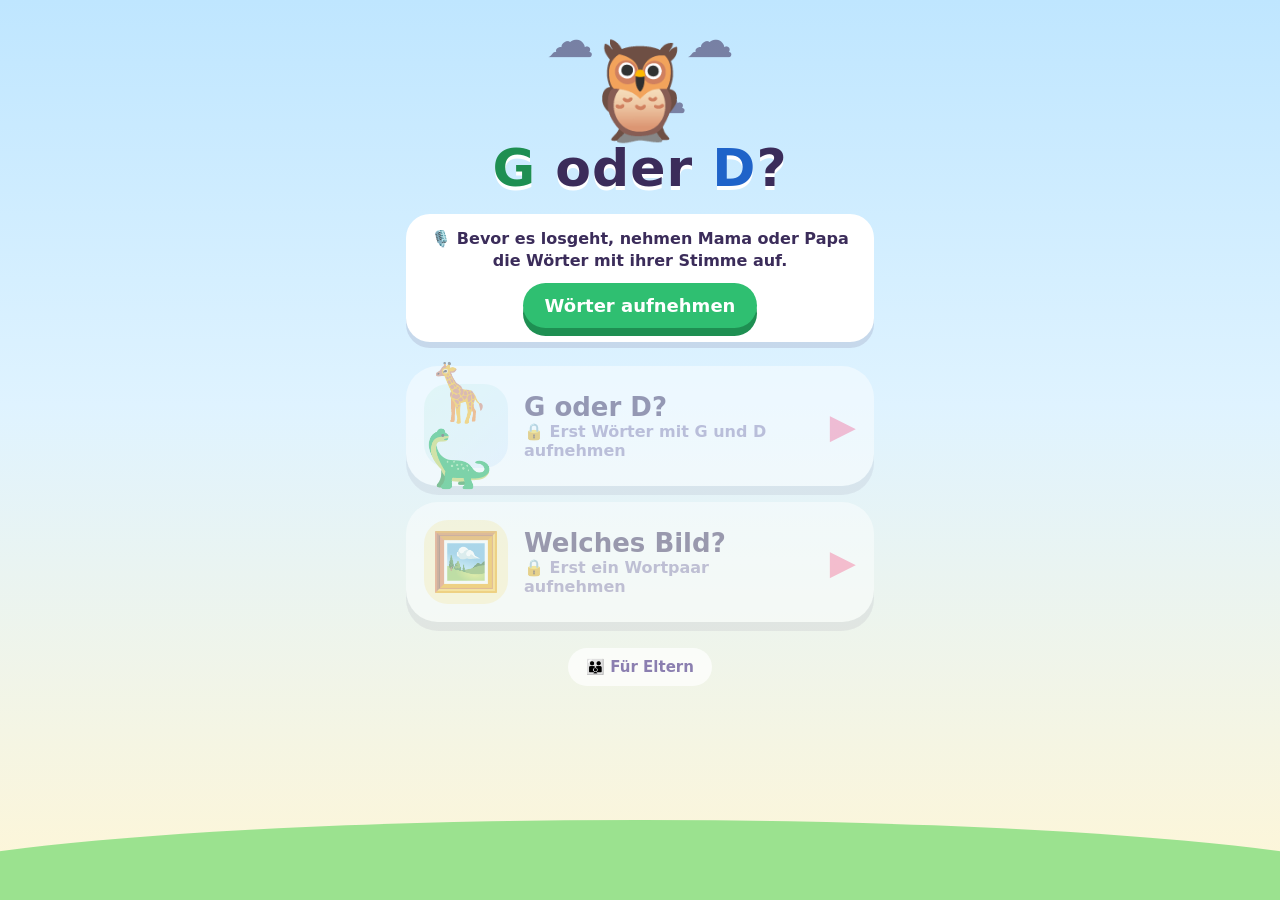
==== commit 2a793f60: "Use only own recordings and improve the recording screen - Remove computer voice (Web Speech API) an" ====
--- a/index.html
+++ b/index.html
@@ -11,7 +11,7 @@
     --sun:#ffcf3f; --sun-dark:#e0a800;
     --red:#ff4d6d; --red-dark:#c9184a; --red-soft:#ffe3e8;
     --pink:#ff7aa2; --pink-dark:#d9507c;
-    --ink:#3b2c5a; --muted:#8b7fb0;
+    --ink:#3b2c5a; --muted:#8b7fb0; --soft:#f7f4fc;
   }
   *{box-sizing:border-box;-webkit-tap-highlight-color:transparent}
   html,body{margin:0;min-height:100%}
@@ -22,7 +22,6 @@
     background-attachment:fixed;
     overflow-x:hidden; user-select:none; -webkit-user-select:none;
   }
-  /* Wolken und Wiese im Hintergrund */
   body::before{
     content:"☁️      ☁️\A    ☁️";white-space:pre;position:fixed;top:12px;left:0;right:0;text-align:center;
     font-size:48px;opacity:.55;pointer-events:none;z-index:0;animation:drift 18s ease-in-out infinite alternate
@@ -36,28 +35,25 @@
 
   .screen{position:relative;z-index:1;max-width:500px;margin:0 auto;padding:14px 16px 120px;min-height:100vh;display:flex;flex-direction:column;gap:16px}
 
-  /* ---------- Startbildschirm ---------- */
+  /* ---------- Start ---------- */
   .home-title{text-align:center;margin-top:28px}
   .home-title h1{margin:0;font-size:52px;font-weight:900;letter-spacing:1px;text-shadow:0 4px 0 #fff}
   .home-title h1 .lg{color:var(--g-dark)} .home-title h1 .ld{color:var(--d-dark)}
   .owl{font-size:96px;line-height:1;display:inline-block;animation:bob 2.4s ease-in-out infinite}
   .modes{display:flex;flex-direction:column;gap:16px;margin-top:8px}
-  .mode{
-    border:0;border-radius:32px;padding:18px;background:#fff;cursor:pointer;
-    box-shadow:0 9px 0 rgba(59,44,90,.15);display:flex;align-items:center;gap:16px;text-align:left
-  }
+  .mode{border:0;border-radius:32px;padding:18px;background:#fff;cursor:pointer;box-shadow:0 9px 0 rgba(59,44,90,.15);display:flex;align-items:center;gap:16px;text-align:left}
+  .mode.locked{opacity:.45}
   .mode .ic{font-size:56px;width:84px;height:84px;border-radius:24px;display:flex;align-items:center;justify-content:center;flex:none}
   .mode.m1 .ic{background:linear-gradient(135deg,var(--g-soft),var(--d-soft))}
   .mode.m2 .ic{background:#fff1c2}
   .mode b{display:block;font-size:26px;font-weight:900}
   .mode span.sub{font-size:16px;font-weight:700;color:var(--muted)}
   .mode .go{margin-left:auto;font-size:34px;color:var(--pink)}
-  .parents-btn{
-    align-self:center;margin-top:10px;border:0;border-radius:999px;padding:10px 18px;font-size:15px;font-weight:800;
-    background:rgba(255,255,255,.7);color:var(--muted);cursor:pointer
-  }
-
-  /* ---------- Spielbildschirm ---------- */
+  .needrec{background:#fff;border-radius:24px;padding:14px 16px;font-size:16px;font-weight:800;text-align:center;box-shadow:0 6px 0 rgba(59,44,90,.12);line-height:1.4}
+  .needrec button{margin-top:10px;color:#fff !important}
+  .parents-btn{align-self:center;margin-top:10px;border:0;border-radius:999px;padding:10px 18px;font-size:15px;font-weight:800;background:rgba(255,255,255,.7);color:var(--muted);cursor:pointer}
+
+  /* ---------- Spiel ---------- */
   .topbar{display:flex;align-items:center;gap:10px}
   .round-btn{border:0;background:#fff;border-radius:50%;width:48px;height:48px;font-size:26px;box-shadow:0 5px 0 rgba(59,44,90,.15);cursor:pointer;flex:none}
   .progress{flex:1;min-width:0;display:flex;gap:4px;justify-content:center}
@@ -69,29 +65,16 @@
 
   .buddy{display:flex;align-items:center;gap:10px}
   .buddy .owl{font-size:60px}
-  .bubble{
-    position:relative;background:#fff;border-radius:24px;padding:12px 18px;font-size:22px;font-weight:900;
-    box-shadow:0 5px 0 rgba(59,44,90,.12);animation:pop .35s
-  }
+  .bubble{position:relative;background:#fff;border-radius:24px;padding:12px 18px;font-size:22px;font-weight:900;box-shadow:0 5px 0 rgba(59,44,90,.12);animation:pop .35s}
   .bubble::before{content:"";position:absolute;left:-10px;top:50%;margin-top:-10px;border:10px solid transparent;border-right-color:#fff;border-left:0}
   .bubble.good{color:var(--g-dark)} .bubble.bad{color:var(--red-dark)}
 
-  .card{
-    background:#fff;border-radius:36px;padding:22px 18px;border:6px solid transparent;
-    box-shadow:0 10px 0 rgba(59,44,90,.12);text-align:center;
-    min-height:240px;display:flex;flex-direction:column;align-items:center;justify-content:center;gap:8px;
-    cursor:pointer;position:relative;transition:background .25s,border-color .25s;
-  }
+  .card{background:#fff;border-radius:36px;padding:22px 18px;border:6px solid transparent;box-shadow:0 10px 0 rgba(59,44,90,.12);text-align:center;min-height:240px;display:flex;flex-direction:column;align-items:center;justify-content:center;gap:8px;cursor:pointer;position:relative;transition:background .25s,border-color .25s}
   .card.flip{animation:flip .45s}
   .card.is-right{background:var(--g-soft);border-color:var(--g)}
   .card.is-wrong{background:var(--red-soft);border-color:var(--red);animation:shake .5s}
   .card.is-seen{background:#f1eef8;border-color:#c9c2d9}
-  .sound-row{display:flex;align-items:center;gap:16px}
-  .speaker{
-    width:140px;height:140px;border-radius:50%;border:0;cursor:pointer;
-    background:radial-gradient(circle at 35% 30%,#fff3b8,var(--sun));
-    font-size:68px;box-shadow:0 8px 0 var(--sun-dark);display:flex;align-items:center;justify-content:center;
-  }
+  .speaker{width:140px;height:140px;border-radius:50%;border:0;cursor:pointer;background:radial-gradient(circle at 35% 30%,#fff3b8,var(--sun));font-size:68px;box-shadow:0 8px 0 var(--sun-dark);display:flex;align-items:center;justify-content:center}
   .speaker.talking{animation:wobble .6s infinite}
   .peek{position:absolute;right:14px;bottom:12px;border:0;background:#f1eef8;border-radius:999px;padding:6px 12px;font-size:20px;cursor:pointer}
   .big-emoji{font-size:100px;line-height:1.05;animation:pop .45s}
@@ -119,63 +102,80 @@
   .dim{opacity:.3}
   .badge{position:absolute;top:-14px;right:-10px;width:50px;height:50px;border-radius:50%;display:flex;align-items:center;justify-content:center;font-size:30px;font-weight:900;color:#fff;box-shadow:0 4px 0 rgba(0,0,0,.15);animation:pop .4s}
   .badge.ok{background:var(--g)} .badge.no{background:var(--red)}
-
-  .next{
-    align-self:center;border:0;border-radius:999px;width:96px;height:96px;font-size:48px;font-weight:900;
-    background:var(--pink);color:#fff;box-shadow:0 8px 0 var(--pink-dark);cursor:pointer;animation:pop .35s
-  }
+  .next{align-self:center;border:0;border-radius:999px;width:96px;height:96px;font-size:48px;font-weight:900;background:var(--pink);color:#fff;box-shadow:0 8px 0 var(--pink-dark);cursor:pointer;animation:pop .35s}
 
   button:active{transform:translateY(4px)}
   .letter:active,.pic:active,.mode:active,.next:active,.speaker:active{box-shadow:0 2px 0 rgba(0,0,0,.15)}
 
   /* ---------- Overlays ---------- */
-  .overlay{position:fixed;inset:0;background:rgba(191,230,255,.92);display:flex;align-items:center;justify-content:center;z-index:20;padding:16px;backdrop-filter:blur(3px)}
-  .panel{background:#fff;border-radius:36px;padding:24px 20px;text-align:center;max-width:440px;width:100%;box-shadow:0 12px 0 rgba(59,44,90,.12);max-height:94vh;overflow:auto;position:relative}
+  .overlay{position:fixed;inset:0;background:rgba(191,230,255,.94);display:flex;align-items:center;justify-content:center;z-index:20;padding:12px;backdrop-filter:blur(3px)}
+  .panel{background:#fff;border-radius:32px;padding:22px 18px;text-align:center;max-width:460px;width:100%;box-shadow:0 12px 0 rgba(59,44,90,.12);max-height:96vh;overflow:auto;position:relative}
   .panel h1{margin:6px 0 8px;font-size:36px;font-weight:900}
   .panel h2{margin:0 0 12px;font-size:24px;font-weight:900}
   .panel p{font-size:17px;margin:8px 0 16px;line-height:1.45}
-  .close-x{position:absolute;top:14px;right:14px;border:0;background:#f1eef8;border-radius:50%;width:40px;height:40px;font-size:20px;cursor:pointer}
+  .close-x{position:absolute;top:14px;right:14px;border:0;background:#f1eef8;border-radius:50%;width:40px;height:40px;font-size:20px;cursor:pointer;z-index:2}
   .bigbtn{border:0;border-radius:24px;padding:16px 36px;font-size:24px;font-weight:900;background:var(--g);color:#fff;box-shadow:0 8px 0 var(--g-dark);cursor:pointer}
+  .bigbtn.mini{font-size:18px;padding:12px 22px}
   .endstars{font-size:44px;letter-spacing:4px;margin:6px 0}
-
   .menu{display:flex;flex-direction:column;gap:10px;text-align:left}
-  .menu button{border:0;border-radius:20px;padding:14px 16px;background:#f7f4fc;display:flex;align-items:center;gap:14px;cursor:pointer;font-size:18px;font-weight:800;text-align:left}
+  .menu button{border:0;border-radius:20px;padding:14px 16px;background:var(--soft);display:flex;align-items:center;gap:14px;cursor:pointer;font-size:18px;font-weight:800;text-align:left}
   .menu button i{font-style:normal;font-size:30px}
   .menu button small{display:block;font-size:13px;font-weight:700;color:var(--muted)}
-  .tips{text-align:left;font-size:16px;line-height:1.5;background:#f7f4fc;border-radius:20px;padding:12px 16px}
+  .tips{text-align:left;font-size:16px;line-height:1.5;background:var(--soft);border-radius:20px;padding:12px 16px}
   .tips p{margin:6px 0;font-size:16px}
-
-  .set{text-align:left;margin:0 0 16px;font-size:16px;font-weight:700}
-  .set label{display:block;margin-bottom:6px}
-  .set select,.set input[type=range]{width:100%;font:inherit;font-size:16px;padding:8px;border-radius:12px;border:2px solid #e3dcf2;background:#fff}
-  .set .row{display:flex;align-items:center;gap:10px}
-  .set input[type=checkbox]{width:24px;height:24px}
-  .small{font-size:13px;font-weight:600;color:var(--muted);margin-top:4px}
-  .ctrl{border:0;border-radius:18px;padding:12px 18px;font-size:17px;font-weight:800;background:#f7f4fc;box-shadow:0 4px 0 rgba(0,0,0,.08);cursor:pointer}
-
-  /* Aufnahme */
+  .small{font-size:13px;font-weight:700;color:var(--muted)}
   .warn{background:#fff1c2;border-radius:14px;padding:10px 12px;font-size:14px;font-weight:700;text-align:left;margin:0 0 10px}
-  .rec-top{display:flex;align-items:center;justify-content:space-between;gap:8px;margin:0 0 8px;font-weight:800;font-size:15px}
-  .rec-top label{display:flex;align-items:center;gap:6px;font-weight:700}
-  .rec-top input{width:20px;height:20px}
-  .recbar{height:10px;background:#eee8f7;border-radius:99px;overflow:hidden;margin:0 0 6px}
+
+  /* ---------- Aufnahme-Studio ---------- */
+  .rec-progress{display:flex;align-items:center;gap:10px;margin:0 46px 12px 0}
+  .recbar{flex:1;height:12px;background:#eee8f7;border-radius:99px;overflow:hidden}
   .recbar i{display:block;height:100%;background:var(--g);width:0;transition:width .3s}
-  .rec-sec{text-align:left;font-weight:900;font-size:15px;margin:14px 0 6px;color:var(--muted)}
-  .recrow{display:flex;align-items:center;gap:6px;padding:8px;border-radius:16px;background:#f7f4fc;margin-bottom:6px;text-align:left}
+  .studio{border-radius:28px;padding:16px 14px 14px;background:var(--soft);border:5px solid transparent;transition:background .25s,border-color .25s;margin-bottom:12px}
+  .studio.recording{background:var(--red-soft);border-color:var(--red)}
+  .studio.done{background:var(--g-soft);border-color:var(--g)}
+  .studio.quiet{background:#fff6d6;border-color:var(--sun)}
+  .st-emoji{font-size:72px;line-height:1.1}
+  .st-word{font-size:36px;font-weight:900;margin:2px 0 8px;line-height:1.15;overflow-wrap:anywhere}
+  .st-status{font-size:19px;font-weight:900;min-height:52px;display:flex;align-items:center;justify-content:center;gap:8px;line-height:1.25}
+  .studio.recording .st-status{color:var(--red-dark)}
+  .studio.done .st-status{color:var(--g-dark)}
+  .rec-dot{width:16px;height:16px;border-radius:50%;background:var(--red);flex:none;animation:blink 1s infinite}
+  .meter{height:22px;background:#fff;border-radius:99px;overflow:hidden;margin:8px 4px 4px;position:relative;box-shadow:inset 0 2px 4px rgba(0,0,0,.06)}
+  .meter i{position:absolute;left:0;top:0;bottom:0;width:0;border-radius:99px;background:linear-gradient(90deg,var(--g),var(--sun),var(--red));transition:width .06s linear}
+  .meter-label{font-size:12px;font-weight:800;color:var(--muted);display:flex;justify-content:space-between;margin:0 8px}
+  .timebar{height:8px;background:rgba(255,255,255,.8);border-radius:99px;overflow:hidden;margin:8px 4px 0}
+  .timebar i{display:block;height:100%;width:100%;background:var(--red);transform-origin:left}
+  .st-controls{display:flex;align-items:center;justify-content:center;gap:18px;margin-top:14px}
+  .st-side{border:0;width:64px;height:64px;border-radius:50%;background:#fff;font-size:28px;box-shadow:0 5px 0 rgba(0,0,0,.1);cursor:pointer}
+  .st-side[disabled]{opacity:.3}
+  .st-side.attn{background:var(--pink);color:#fff;box-shadow:0 5px 0 var(--pink-dark);animation:pulse 1s infinite}
+  .st-rec{border:0;width:112px;height:112px;border-radius:50%;background:var(--red);color:#fff !important;font-size:15px;font-weight:900;box-shadow:0 7px 0 var(--red-dark);cursor:pointer;display:flex;flex-direction:column;align-items:center;justify-content:center;gap:2px}
+  .st-rec .ic{font-size:40px;line-height:1}
+  .st-rec.on{animation:pulse .9s infinite;box-shadow:0 0 0 10px rgba(255,77,109,.25),0 7px 0 var(--red-dark)}
+  .st-hint{font-size:13px;font-weight:700;color:var(--muted);margin-top:10px}
+
+  .list-head{display:flex;align-items:center;justify-content:space-between;margin:8px 2px 4px}
+  .list-head b{font-size:16px}
+  .list-head label{display:flex;align-items:center;gap:6px;font-size:14px;font-weight:700}
+  .list-head input{width:20px;height:20px}
+  .rec-sec{text-align:left;font-weight:900;font-size:17px;margin:16px 0 8px;color:var(--ink)}
+  .rec-sec small{display:block;font-size:14px;font-weight:700;color:var(--muted);margin-top:2px;line-height:1.35}
+  .sec-box{background:#fff8e1;border-radius:20px;padding:4px 10px 6px;margin-top:14px}
+  .recrow{display:flex;align-items:center;gap:8px;padding:8px 8px 8px 10px;border-radius:16px;background:var(--soft);margin-bottom:6px;text-align:left;cursor:pointer;border:3px solid transparent}
   .recrow.has{background:var(--g-soft)}
-  .recrow.live{background:var(--red-soft);outline:3px solid var(--red)}
-  .recrow .e{font-size:28px;width:36px;text-align:center;flex:none}
-  .recrow .w{flex:1;font-size:18px;font-weight:900;min-width:0;overflow:hidden;text-overflow:ellipsis;white-space:nowrap}
-  .rbtn{border:0;border-radius:14px;width:42px;height:42px;font-size:19px;background:#fff;box-shadow:0 3px 0 rgba(0,0,0,.1);cursor:pointer;display:flex;align-items:center;justify-content:center;flex:none}
-  .rbtn.rec{background:var(--red);color:#fff;box-shadow:0 3px 0 var(--red-dark)}
-  .rbtn.rec.on{animation:pulse .8s infinite}
-  .rbtn[disabled]{opacity:.3}
+  .recrow.sel{border-color:var(--pink);background:#fff}
+  .recrow .e{font-size:26px;width:34px;text-align:center;flex:none}
+  .recrow .w{flex:1;font-size:18px;font-weight:900;min-width:0;line-height:1.25;overflow-wrap:anywhere}
+  .recrow .st{font-size:14px;font-weight:800;color:var(--muted);flex:none;white-space:nowrap}
+  .recrow.has .st{color:var(--g-dark)}
+  .rbtn{border:0;border-radius:12px;width:40px;height:40px;font-size:18px;background:#fff;box-shadow:0 3px 0 rgba(0,0,0,.1);cursor:pointer;display:flex;align-items:center;justify-content:center;flex:none}
   .rbtn input{display:none}
 
   .confetti{position:fixed;left:50%;top:45%;font-size:32px;pointer-events:none;z-index:30;animation:burst 1.1s ease-out forwards}
 
   @keyframes pop{0%{transform:scale(.6)}70%{transform:scale(1.12)}100%{transform:scale(1)}}
   @keyframes pulse{0%,100%{transform:scale(1)}50%{transform:scale(1.06)}}
+  @keyframes blink{0%,100%{opacity:1}50%{opacity:.2}}
   @keyframes bob{0%,100%{transform:translateY(0) rotate(-3deg)}50%{transform:translateY(-8px) rotate(3deg)}}
   @keyframes drift{from{transform:translateX(-20px)}to{transform:translateX(20px)}}
   @keyframes flip{0%{transform:rotateY(90deg)}100%{transform:rotateY(0)}}
@@ -186,21 +186,25 @@
 </head>
 <body>
 
-<!-- ================= Startbildschirm ================= -->
+<!-- ================= Start ================= -->
 <section class="screen" id="home">
   <div class="home-title">
     <div class="owl">🦉</div>
     <h1><span class="lg">G</span> oder <span class="ld">D</span>?</h1>
   </div>
+  <div class="needrec hidden" id="needRec">
+    🎙️ Bevor es losgeht, nehmen Mama oder Papa die Wörter mit ihrer Stimme auf.<br>
+    <button class="bigbtn mini" id="needRecBtn">Wörter aufnehmen</button>
+  </div>
   <div class="modes">
     <button class="mode m1" data-mode="gd">
       <span class="ic">🦒🦕</span>
-      <span><b>G oder D?</b><span class="sub">Hör gut zu!</span></span>
+      <span><b>G oder D?</b><span class="sub" id="sub-gd">Hör gut zu!</span></span>
       <span class="go">▶</span>
     </button>
     <button class="mode m2" data-mode="pair">
       <span class="ic">🖼️</span>
-      <span><b>Welches Bild?</b><span class="sub">Tipp das richtige Bild</span></span>
+      <span><b>Welches Bild?</b><span class="sub" id="sub-pair">Tipp das richtige Bild</span></span>
       <span class="go">▶</span>
     </button>
   </div>
@@ -214,16 +218,12 @@
     <div class="progress" id="progress"></div>
     <div class="stars" id="stars">⭐ 0</div>
   </div>
-
   <div class="buddy">
     <div class="owl">🦉</div>
     <div class="bubble" id="bubble">Hör gut zu!</div>
   </div>
-
   <div class="card" id="card"></div>
-
   <div class="answers" id="answers"></div>
-
   <button class="next hidden" id="next" aria-label="Weiter">➜</button>
 </section>
 
@@ -239,17 +239,17 @@
   </div>
 </div>
 
-<!-- ================= Eltern-Menü ================= -->
+<!-- ================= Eltern ================= -->
 <div class="overlay hidden" id="parentsOverlay">
   <div class="panel">
     <button class="close-x" data-close="parentsOverlay">✕</button>
     <h2>👪 Für Eltern</h2>
     <div class="menu">
-      <button id="openRec"><i>🎙️</i><span>Eigene Stimme aufnehmen<small id="recSummary">Wörter selbst einsprechen – klingt viel natürlicher</small></span></button>
-      <button id="openSet"><i>⚙️</i><span>Computerstimme &amp; Tempo<small>Für Wörter ohne eigene Aufnahme</small></span></button>
+      <button id="openRec"><i>🎙️</i><span>Wörter aufnehmen<small id="recSummary"></small></span></button>
     </div>
     <h2 style="margin-top:20px">💡 So hilfst du beim Üben</h2>
     <div class="tips">
+      <p>Das Spiel verwendet nur eure eigenen Aufnahmen. Es kommen nur Wörter vor, die schon aufgenommen sind. Je mehr Wörter, desto abwechslungsreicher.</p>
       <p><b style="color:var(--d-dark)">D:</b> Die Zungenspitze tippt oben hinter die Zähne.</p>
       <p><b style="color:var(--g-dark)">G:</b> Die Zungenspitze bleibt unten, hinten im Hals „klopft“ die Zunge an.</p>
       <p>Sprecht das Wort gemeinsam nach und schaut dabei in einen Spiegel. Kurz und oft üben (5 Minuten am Tag) bringt am meisten.</p>
@@ -258,43 +258,33 @@
   </div>
 </div>
 
-<!-- ================= Einstellungen ================= -->
-<div class="overlay hidden" id="setOverlay">
-  <div class="panel">
-    <button class="close-x" data-close="setOverlay">✕</button>
-    <h2>⚙️ Stimme &amp; Tempo</h2>
-    <div class="set">
-      <div class="row"><input type="checkbox" id="useRec"><label for="useRec" style="margin:0">Eigene Aufnahmen verwenden</label></div>
-    </div>
-    <div class="set">
-      <label for="voiceSel">Computerstimme</label>
-      <select id="voiceSel"></select>
-      <div class="small" id="voiceInfo"></div>
-    </div>
-    <div class="set">
-      <label for="rate">Tempo: <span id="rateVal"></span></label>
-      <input type="range" id="rate" min="0.5" max="1.1" step="0.05">
-    </div>
-    <div class="set">
-      <div class="row"><input type="checkbox" id="carrier"><label for="carrier" style="margin:0">Computerstimme sagt vorher „Hör mal:“</label></div>
-      <div class="small">Manche Geräte schneiden sonst den ersten Laut ab.</div>
-    </div>
-    <button class="ctrl" id="testVoice">🔊 Probe hören</button>
-  </div>
-</div>
-
-<!-- ================= Aufnahme ================= -->
+<!-- ================= Aufnahme-Studio ================= -->
 <div class="overlay hidden" id="recOverlay">
   <div class="panel">
-    <button class="close-x" data-close="recOverlay">✕</button>
-    <h2>🎙️ Eigene Stimme</h2>
-    <p style="font-size:15px;margin-top:0">Tippe <b>⏺</b>, sag das Wort deutlich, tippe <b>⏹</b>. Nach 4 Sekunden stoppt es von selbst. Stille wird automatisch abgeschnitten.</p>
+    <button class="close-x" data-close="recOverlay" aria-label="Schließen">✕</button>
+    <h2 style="text-align:left;margin-right:46px">🎙️ Wörter aufnehmen</h2>
+    <div class="rec-progress"><div class="recbar"><i id="recBar"></i></div><span class="small" id="recCount"></span></div>
     <div class="warn hidden" id="recWarn"></div>
-    <div class="rec-top">
-      <span id="recCount"></span>
+
+    <div class="studio" id="studio">
+      <div class="st-emoji" id="stEmoji"></div>
+      <div class="st-word" id="stWord"></div>
+      <div class="st-status" id="stStatus"></div>
+      <div class="meter"><i id="meter"></i></div>
+      <div class="meter-label"><span>leise</span><span>Lautstärke</span><span>laut</span></div>
+      <div class="timebar hidden" id="timebar"><i id="timeFill"></i></div>
+      <div class="st-controls">
+        <button class="st-side" id="stPlay" aria-label="Anhören">▶</button>
+        <button class="st-rec" id="stRec"><span class="ic">🎙️</span><span id="stRecLbl">Aufnehmen</span></button>
+        <button class="st-side" id="stNext" aria-label="Nächstes Wort">➜</button>
+      </div>
+      <div class="st-hint" id="stHint">Stille am Anfang und Ende wird automatisch abgeschnitten.</div>
+    </div>
+
+    <div class="list-head">
+      <b>Alle Wörter</b>
       <label><input type="checkbox" id="onlyMissing"> nur fehlende</label>
     </div>
-    <div class="recbar"><i id="recBar"></i></div>
     <div id="recList"></div>
   </div>
 </div>
@@ -318,6 +308,7 @@
   [{w:"Gaumen",e:"👄",l:"G"},{w:"Daumen",e:"👍",l:"D"}]
 ];
 const ROUNDS = 10;
+const MAX_REC_MS = 4000;
 const PRAISE = ["Super!","Toll gemacht!","Klasse!","Spitze!","Richtig!"];
 const OOPS = ["Hoppla!","Fast!","Nochmal hinhören!"];
 
@@ -327,8 +318,8 @@
   return [
     {title:"Wörter mit G", items: uniq(G_WORDS.map(([w,e]) => ({k:w, e, t:w, word:true})))},
     {title:"Wörter mit D", items: uniq(D_WORDS.map(([w,e]) => ({k:w, e, t:w, word:true})))},
-    {title:"Wortpaare („Welches Bild?“)", items: uniq(PAIRS.flat().map(p => ({k:p.w, e:p.e, t:p.w, word:true})))},
-    {title:"Sätze (freiwillig)", items: [
+    {title:"Wortpaare für „Welches Bild?“", items: uniq(PAIRS.flat().map(p => ({k:p.w, e:p.e, t:p.w, word:true})))},
+    {title:"Sätze (freiwillig)", note:"Damit hört dein Kind auch Lob und Hinweise mit deiner Stimme.", box:true, items: [
       {k:"#G",  e:"🟢", t:"„Das ist ein G.“"},
       {k:"#D",  e:"🔵", t:"„Das ist ein D.“"},
       {k:"#ok", e:"⭐", t:"„Super!“"},
@@ -336,8 +327,9 @@
     ]}
   ];
 })();
-
-/* ================= Hilfsfunktionen ================= */
+const REC_ITEMS = REC_SECTIONS.flatMap(s => s.items);
+
+/* ================= Hilfen ================= */
 function rnd(){
   try { const a = new Uint32Array(1); crypto.getRandomValues(a); return a[0] / 4294967296; }
   catch(e){ return (Math.random() + (Date.now() % 1000) / 1000) % 1; }
@@ -353,9 +345,8 @@
 
 let mode = "gd", deck = [], round = 0, results = [], stars = 0, answered = false, cur = null;
 let lastUsed = load("last", []);
-let settings = { voice: load("voice", ""), rate: load("rate", 0.8), carrier: load("carrier", true), useRec: load("useRec", true) };
-
-/* ================= Aufnahmen speichern (IndexedDB) ================= */
+
+/* ================= Speicher (IndexedDB) ================= */
 const recURL = {};
 let dbOK = true, dbPromise = null;
 function idb(){
@@ -395,7 +386,7 @@
       c.onerror = () => res();
     });
   } catch(e){ dbOK = false; }
-  updateRecCount();
+  refreshCounts();
 }
 async function storeRec(k, blob){
   const clean = await trimBlob(blob);
@@ -404,12 +395,12 @@
     const buf = await clean.arrayBuffer();
     await dbDo("readwrite", s => s.put({buf, type: clean.type}, k));
   } catch(e){ dbOK = false; showRecWarn(); }
-  updateRecCount();
+  refreshCounts();
 }
 async function deleteRec(k){
   setURL(k, null);
   try { await dbDo("readwrite", s => s.delete(k)); } catch(e){}
-  updateRecCount();
+  refreshCounts();
 }
 
 /* Stille abschneiden, Lautstärke angleichen, als WAV speichern */
@@ -430,11 +421,8 @@
     e = Math.min(d.length, e + Math.floor(sr * 0.18));
     if (e - s < sr * 0.15) return blob;
     return encodeWav(d.subarray(s, e), sr, Math.min(0.9 / peak, 5));
-  } catch(err){
-    return blob;
-  } finally {
-    try { ac && ac.close && ac.close(); } catch(e){}
-  }
+  } catch(err){ return blob; }
+  finally { try { ac && ac.close && ac.close(); } catch(e){} }
 }
 function encodeWav(samples, sr, gain){
   const n = samples.length, buf = new ArrayBuffer(44 + n*2), v = new DataView(buf);
@@ -453,67 +441,19 @@
   return new Blob([buf], {type:"audio/wav"});
 }
 
-/* ================= Stimme ================= */
-let voices = [], deVoice = null;
-function voiceScore(v){
-  const n = (v.name || "").toLowerCase(); let s = 0;
-  if (/premium|enhanced|erweitert|neural|natural|online|google|microsoft/.test(n)) s += 10;
-  if (/de[-_]de/i.test(v.lang)) s += 2;
-  if (/de[-_]at/i.test(v.lang)) s += 3;
-  if (/compact|eloquence|grandma|grandpa|oma|opa|rocko|shelley|flo|reed|sandy|eddy/.test(n)) s -= 15;
-  return s;
-}
-function loadVoices(){
-  if (!("speechSynthesis" in window)) return;
-  voices = speechSynthesis.getVoices().filter(v => /^de/i.test(v.lang)).sort((a,b) => voiceScore(b) - voiceScore(a));
-  deVoice = voices.find(v => v.name === settings.voice) || voices[0] || null;
-  fillVoiceSelect();
-}
-if ("speechSynthesis" in window){ loadVoices(); speechSynthesis.onvoiceschanged = loadVoices; }
-function fillVoiceSelect(){
-  const sel = $("voiceSel");
-  if (!voices.length){
-    sel.innerHTML = `<option>Keine deutsche Stimme gefunden</option>`;
-    $("voiceInfo").textContent = "Deutsche Stimme am Gerät installieren – oder alle Wörter selbst aufnehmen 🎙️.";
-    return;
-  }
-  sel.innerHTML = voices.map(v => `<option value="${v.name.replace(/"/g,"&quot;")}">${v.name} (${v.lang})${voiceScore(v) >= 10 ? " ⭐" : ""}</option>`).join("");
-  if (deVoice) sel.value = deVoice.name;
-  $("voiceInfo").textContent = "⭐ = meist klarere Stimme";
-}
-
+/* ================= Abspielen (nur eigene Aufnahmen) ================= */
 function setTalking(on){ const s = document.querySelector(".speaker"); if (s) s.classList.toggle("talking", on); }
 let curAudio = null;
 function stopAll(){
-  try { if ("speechSynthesis" in window) speechSynthesis.cancel(); } catch(e){}
   if (curAudio){ try { curAudio.pause(); } catch(e){} curAudio = null; }
   setTalking(false);
 }
-function say(text, opts = {}){
-  return new Promise(resolve => {
-    if (!("speechSynthesis" in window)){ resolve(); return; }
-    const full = (opts.carrier && settings.carrier) ? `Hör mal: ${text}.` : `${text}.`;
-    const u = new SpeechSynthesisUtterance(full);
-    u.lang = deVoice ? deVoice.lang : "de-DE";
-    if (deVoice) u.voice = deVoice;
-    u.rate = opts.slow ? Math.max(0.45, settings.rate - 0.3) : settings.rate;
-    u.pitch = 1.0; u.volume = 1;
-    let done = false;
-    const fin = () => { if (done) return; done = true; setTalking(false); resolve(); };
-    u.onend = u.onerror = fin;
-    setTalking(true);
-    setTimeout(() => speechSynthesis.speak(u), 120);
-    setTimeout(fin, 7000);
-  });
-}
-function playRec(k, opts = {}){
+function playRec(k){
   return new Promise(resolve => {
     const url = recURL[k];
     if (!url){ resolve(false); return; }
     const a = new Audio(url);
     curAudio = a;
-    a.preservesPitch = true; a.webkitPreservesPitch = true;
-    a.playbackRate = opts.recSlow ? 0.75 : 1;
     let done = false;
     const fin = () => { if (done) return; done = true; setTalking(false); resolve(true); };
     a.onended = a.onerror = fin;
@@ -522,18 +462,12 @@
     setTimeout(fin, 8000);
   });
 }
-async function speak(k, text, opts = {}){
-  if (settings.useRec && recURL[k]) return playRec(k, opts);
-  if (opts.recOnly) return;
-  return say(text, opts);
-}
-async function speakSeq(list){
+async function playSeq(keys){
   stopAll();
-  for (const [k, text, opts] of list) await speak(k, text, opts || {});
-}
-const speakNow = (k, text, opts) => speakSeq([[k, text, opts]]);
-
-/* ================= Geräusche (richtig / falsch) ================= */
+  for (const k of keys) if (recURL[k]) await playRec(k);
+}
+
+/* ================= Geräusche ================= */
 let sfxCtx = null;
 function getCtx(){
   try {
@@ -557,26 +491,54 @@
   const ctx = getCtx(); if (!ctx) return;
   const t = ctx.currentTime + 0.02;
   if (kind === "right"){
-    // fröhliches „Pling-pling-pling-PLING“ nach oben
     [523.25, 659.25, 783.99, 1046.5].forEach((f, i) => {
       tone(ctx, f, t + i * 0.09, 0.35, "triangle", 0.35);
       tone(ctx, f * 2, t + i * 0.09, 0.2, "sine", 0.08);
     });
-  } else {
-    // weiches „Bo-ing“ nach unten – nicht erschreckend
+  } else if (kind === "wrong"){
     tone(ctx, 330, t, 0.22, "square", 0.12, 260);
     tone(ctx, 247, t + 0.22, 0.4, "square", 0.12, 165);
-  }
+  } else if (kind === "recstart"){
+    tone(ctx, 880, t, 0.12, "sine", 0.25);
+  } else if (kind === "recstop"){
+    tone(ctx, 660, t, 0.1, "sine", 0.2); tone(ctx, 990, t + 0.1, 0.14, "sine", 0.2);
+  }
+}
+
+/* ================= Was ist spielbar? ================= */
+const hasRec = k => !!recURL[k];
+function recordedG(){ return G_WORDS.filter(([w]) => hasRec(w)); }
+function recordedD(){ return D_WORDS.filter(([w]) => hasRec(w)); }
+function recordedPairs(){ return PAIRS.filter(p => p.every(x => hasRec(x.w))); }
+function canPlay(m){ return m === "gd" ? recordedG().length >= 1 && recordedD().length >= 1 : recordedPairs().length >= 1; }
+
+function refreshCounts(){
+  const words = REC_ITEMS.filter(i => i.word), have = words.filter(i => hasRec(i.k)).length;
+  $("recCount").textContent = `${have}/${words.length}`;
+  $("recBar").style.width = (100 * have / words.length) + "%";
+  $("recSummary").textContent = have ? `${have} von ${words.length} Wörtern aufgenommen` : "Noch keine Wörter aufgenommen";
+  // Startbildschirm
+  const g = recordedG().length, d = recordedD().length, p = recordedPairs().length;
+  const gdOK = canPlay("gd"), pOK = canPlay("pair");
+  document.querySelector('.mode[data-mode="gd"]').classList.toggle("locked", !gdOK);
+  document.querySelector('.mode[data-mode="pair"]').classList.toggle("locked", !pOK);
+  $("sub-gd").textContent = gdOK ? `Hör gut zu! (${g + d} Wörter)` : "🔒 Erst Wörter mit G und D aufnehmen";
+  $("sub-pair").textContent = pOK ? `Tipp das richtige Bild (${p} Paare)` : "🔒 Erst ein Wortpaar aufnehmen";
+  $("needRec").classList.toggle("hidden", gdOK || pOK);
 }
 
 /* ================= Spiel ================= */
 function freshFirst(list, n){
   const fresh = shuffle(list.filter(x => !lastUsed.includes(x[0])));
   const old = shuffle(list.filter(x => lastUsed.includes(x[0])));
-  return fresh.concat(old).slice(0, n);
+  const base = fresh.concat(old);
+  const out = [];
+  while (out.length < n) out.push(...(out.length ? shuffle(base) : base));
+  return out.slice(0, n);
 }
 
 function startGame(m){
+  if (!canPlay(m)){ openParents(); return; }
   mode = m; stars = 0; $("stars").textContent = "⭐ 0";
   hide("home"); show("game"); hide("endOverlay");
   newGame();
@@ -585,46 +547,48 @@
 function newGame(){
   round = 0; results = []; answered = false;
   if (mode === "gd"){
-    const g = freshFirst(G_WORDS, ROUNDS/2).map(([w,e]) => ({w,e,l:"G"}));
-    const d = freshFirst(D_WORDS, ROUNDS/2).map(([w,e]) => ({w,e,l:"D"}));
-    do { deck = shuffle(g.concat(d)); } while (/(G{4}|D{4})/.test(deck.map(x => x.l).join("")));
+    const g = freshFirst(recordedG(), ROUNDS/2).map(([w,e]) => ({w,e,l:"G"}));
+    const d = freshFirst(recordedD(), ROUNDS/2).map(([w,e]) => ({w,e,l:"D"}));
+    let tries = 0;
+    do {
+      deck = shuffle(g.concat(d)); tries++;
+    } while (tries < 300 && (/(G{4}|D{4})/.test(deck.map(x => x.l).join("")) || deck.some((x,i) => i && x.w === deck[i-1].w)));
     lastUsed = deck.map(x => x.w); save("last", lastUsed);
   } else {
+    const pairs = recordedPairs();
     deck = []; let prev = null;
     for (let i=0;i<ROUNDS;i++){
-      let p; do { p = pick(PAIRS); } while (p === prev && PAIRS.length > 1);
-      prev = p;
-      deck.push({pair: shuffle(p), target: pick(p)});
+      let p, t, n = 0;
+      do { p = pick(pairs); t = pick(p); n++; } while (n < 20 && prev && t.w === prev.w);
+      prev = t;
+      deck.push({pair: shuffle(p), target: t});
     }
   }
   renderRound();
 }
 
-function goHome(){ stopAll(); hide("game"); hide("endOverlay"); show("home"); }
+function goHome(){ stopAll(); hide("game"); hide("endOverlay"); show("home"); refreshCounts(); }
 
 function setBubble(text, cls){
   const b = $("bubble");
   b.className = "bubble " + (cls || "");
   b.textContent = text;
-  void b.offsetWidth; b.style.animation = "none"; void b.offsetWidth; b.style.animation = "";
-}
-
+  b.style.animation = "none"; void b.offsetWidth; b.style.animation = "";
+}
 function highlight(word, letter){
   const i = word.toLowerCase().indexOf(letter.toLowerCase());
   if (i < 0) return word;
   return word.slice(0,i) + `<span class="hl ${letter}">${word[i]}</span>` + word.slice(i+1);
 }
-
 function renderProgress(){
-  $("progress").innerHTML = Array.from({length:ROUNDS}, (_,i) => {
+  $("progress").innerHTML = deck.map((_,i) => {
     const r = results[i]; const cls = r ? r : (i === round ? "now" : "");
     const sym = r === "ok" ? "✓" : r === "no" ? "✗" : "";
     return `<div class="dot ${cls}">${sym}</div>`;
   }).join("");
 }
-
 function currentWord(){ return mode === "gd" ? cur.w : cur.target.w; }
-function playCurrent(slow){ const w = currentWord(); speakNow(w, w, {carrier:true, slow, recSlow:slow}); }
+function playCurrent(){ playSeq([currentWord()]); }
 
 function renderRound(){
   answered = false;
@@ -636,11 +600,9 @@
   const card = $("card");
   card.className = "card";
   card.innerHTML = `
-    <div class="sound-row">
-      <button class="speaker" id="spk" aria-label="Nochmal hören">🔊</button>
-    </div>
+    <button class="speaker" id="spk" aria-label="Nochmal hören">🔊</button>
     <button class="peek" id="peek" aria-label="Lösung zeigen">👀</button>`;
-  $("spk").addEventListener("click", e => { e.stopPropagation(); playCurrent(false); });
+  $("spk").addEventListener("click", e => { e.stopPropagation(); playCurrent(); });
   $("peek").addEventListener("click", e => { e.stopPropagation(); answer(undefined); });
 
   const ans = $("answers");
@@ -654,7 +616,7 @@
       <button class="pic" data-i="${i}"><span class="e">${p.e}</span><span class="lbl"></span></button>`).join("");
     ans.querySelectorAll(".pic").forEach(b => b.addEventListener("click", () => answer(+b.dataset.i)));
   }
-  setTimeout(() => playCurrent(false), 350);
+  setTimeout(playCurrent, 350);
 }
 
 function addBadge(el, ok){
@@ -693,6 +655,7 @@
   const card = $("card");
   card.className = "card"; void card.offsetWidth;
   let explain = "";
+  stopAll();
 
   if (correct === true){
     setBubble("✅ " + pick(PRAISE), "good");
@@ -722,36 +685,29 @@
   show("next");
 
   setTimeout(() => {
-    if (correct === false){
-      speakSeq([["#"+item.l, `Das ist ein ${item.l}`, {slow:true}], [item.w, item.w, {slow:true}]]);
-    } else if (correct === true){
-      speakSeq([["#ok", "", {recOnly:true}], [item.w, item.w, {slow:true}]]);
-    } else {
-      speakNow(item.w, item.w, {slow:true});
-    }
-  }, correct === null ? 450 : 900);
+    if (correct === false) playSeq(["#" + item.l, item.w]);
+    else if (correct === true) playSeq(["#ok", item.w]);
+    else playSeq([item.w]);
+  }, correct === null ? 400 : 900);
 }
 
 function next(){
   round++;
-  if (round >= ROUNDS) return showEnd();
+  if (round >= deck.length) return showEnd();
   renderRound();
 }
-
 function showEnd(){
-  const ok = results.filter(r => r === "ok").length;
+  const ok = results.filter(r => r === "ok").length, n = deck.length;
   $("endStars").textContent = "⭐".repeat(Math.max(1, Math.round(ok/2)));
-  $("endText").innerHTML = `<b>${ok} von ${ROUNDS}</b> richtig!<br>${ok >= 8 ? "Du bist ein Hör-Profi! 🏆" : ok >= 5 ? "Richtig gut! 👏" : "Weiter üben – du schaffst das! 💪"}`;
+  $("endText").innerHTML = `<b>${ok} von ${n}</b> richtig!<br>${ok >= n*0.8 ? "Du bist ein Hör-Profi! 🏆" : ok >= n/2 ? "Richtig gut! 👏" : "Weiter üben – du schaffst das! 💪"}`;
   show("endOverlay");
-  confetti(); setTimeout(confetti, 400);
-  speakNow("#end", "Super gemacht!");
-}
-
+  sfx("right"); confetti(); setTimeout(confetti, 400);
+  playSeq(["#end"]);
+}
 function updateStars(){
   const s = $("stars"); s.textContent = "⭐ " + stars;
   s.classList.remove("pop"); void s.offsetWidth; s.classList.add("pop");
 }
-
 function confetti(){
   const items = ["⭐","🎉","✨","🌟","🎈","💛"];
   for (let i=0;i<18;i++){
@@ -766,136 +722,223 @@
   }
 }
 
-/* ================= Aufnahme ================= */
-let micStream = null, recorder = null, recKey = null, recTimer = null;
-
-function allWordKeys(){ return REC_SECTIONS.flatMap(s => s.items).filter(i => i.word).map(i => i.k); }
-function updateRecCount(){
-  const keys = allWordKeys(), have = keys.filter(k => recURL[k]).length;
-  $("recCount").textContent = `${have} von ${keys.length} Wörtern`;
-  $("recBar").style.width = (100 * have / keys.length) + "%";
-  $("recSummary").textContent = have ? `${have} von ${keys.length} Wörtern aufgenommen` : "Wörter selbst einsprechen – klingt viel natürlicher";
-}
+/* ================= Aufnahme-Studio ================= */
+let micStream = null, recorder = null, recActive = false, recTimer = null, rafId = 0;
+let analyser = null, micSource = null, maxLevel = 0, recStart = 0;
+let selKey = null, studioState = "idle";
+
+function itemByKey(k){ return REC_ITEMS.find(i => i.k === k); }
+function firstMissing(after){
+  const start = after ? REC_ITEMS.findIndex(i => i.k === after) + 1 : 0;
+  for (let n=0;n<REC_ITEMS.length;n++){
+    const it = REC_ITEMS[(start + n) % REC_ITEMS.length];
+    if (it.word && !hasRec(it.k)) return it.k;
+  }
+  return null;
+}
+
+function setStudio(state, msg){
+  studioState = state;
+  const st = $("studio");
+  st.className = "studio " + state;
+  const it = itemByKey(selKey);
+  $("stEmoji").textContent = it ? it.e : "";
+  $("stWord").textContent = it ? it.t : "";
+  const has = selKey && hasRec(selKey);
+  const msgs = {
+    idle: has ? "✅ Schon aufgenommen. Tippe ▶ zum Anhören oder 🎙️ für eine neue Aufnahme."
+              : "Tippe auf 🎙️ und sag das Wort laut und deutlich.",
+    asking: "🎤 Bitte das Mikrofon erlauben …",
+    recording: `<span class="rec-dot"></span> Aufnahme läuft – jetzt sprechen!`,
+    saving: "⏳ Wird gespeichert …",
+    done: "✅ Gespeichert! Hör sie dir an – passt sie? Dann weiter ➜",
+    quiet: "⚠️ Das war sehr leise. Bitte näher ans Handy und nochmal aufnehmen.",
+    error: msg || "⚠️ Das hat nicht geklappt."
+  };
+  $("stStatus").innerHTML = msgs[state] || "";
+  const rec = $("stRec");
+  rec.classList.toggle("on", state === "recording");
+  $("stRecLbl").textContent = state === "recording" ? "Stopp" : has ? "Nochmal" : "Aufnehmen";
+  rec.querySelector(".ic").textContent = state === "recording" ? "⏹" : "🎙️";
+  rec.disabled = state === "saving" || state === "asking";
+  $("stPlay").disabled = !has || state === "recording" || state === "saving";
+  $("stNext").disabled = state === "recording" || state === "saving";
+  $("stNext").classList.toggle("attn", state === "done");
+  $("timebar").classList.toggle("hidden", state !== "recording");
+  if (state !== "recording") $("meter").style.width = "0";
+  $("stHint").textContent = state === "recording" ? "Tippe ⏹, wenn du fertig bist – nach 4 Sekunden stoppt es von selbst." : "Stille am Anfang und Ende wird automatisch abgeschnitten.";
+}
+
+function selectKey(k){
+  if (recActive) return;
+  stopAll();
+  selKey = k;
+  setStudio("idle");
+  renderRecList();
+  $("studio").scrollIntoView({behavior:"smooth", block:"nearest"});
+}
+
 function showRecWarn(){
   const msgs = [];
   if (!window.isSecureContext || !navigator.mediaDevices || !window.MediaRecorder)
-    msgs.push("⚠️ In dieser Ansicht geht das Mikrofon nicht. Öffne die Datei direkt in Safari oder Chrome. Alternativ mit 📁 eine Sprachmemo-Datei wählen.");
+    msgs.push("⚠️ In dieser Ansicht geht das Mikrofon nicht. Öffne das Spiel im Browser (Safari oder Chrome) über die Web-Adresse. Alternativ kannst du mit 📁 eine Sprachmemo-Datei wählen.");
   if (!dbOK)
-    msgs.push("⚠️ Aufnahmen können hier nicht dauerhaft gespeichert werden. Öffne die Datei in Safari oder Chrome.");
+    msgs.push("⚠️ Aufnahmen können hier nicht dauerhaft gespeichert werden. Öffne das Spiel in Safari oder Chrome.");
   $("recWarn").innerHTML = msgs.join("<br><br>");
   $("recWarn").classList.toggle("hidden", !msgs.length);
 }
+
 function renderRecList(){
   const only = $("onlyMissing").checked;
   $("recList").innerHTML = REC_SECTIONS.map(sec => {
-    const rows = sec.items.filter(i => !only || !recURL[i.k] || recKey === i.k).map(i => {
-      const has = !!recURL[i.k], live = recKey === i.k;
-      return `<div class="recrow ${has ? "has" : ""} ${live ? "live" : ""}" data-k="${i.k}">
+    const rows = sec.items.filter(i => !only || !hasRec(i.k) || i.k === selKey).map(i => {
+      const has = hasRec(i.k);
+      return `<div class="recrow ${has ? "has" : ""} ${i.k === selKey ? "sel" : ""}" data-k="${i.k}">
         <span class="e">${i.e}</span>
-        <span class="w">${has && !live ? "✅ " : ""}${i.t}</span>
-        <button class="rbtn rec ${live ? "on" : ""}" data-act="rec" aria-label="Aufnehmen">${live ? "⏹" : "⏺"}</button>
-        <button class="rbtn" data-act="play" aria-label="Anhören" ${has ? "" : "disabled"}>▶</button>
-        <button class="rbtn" data-act="del" aria-label="Löschen" ${has ? "" : "disabled"}>🗑</button>
+        <span class="w">${i.t}</span>
+        <span class="st">${has ? "✅ fertig" : "fehlt"}</span>
+        ${has ? `<button class="rbtn" data-act="del" aria-label="Löschen">🗑</button>` : ""}
         <label class="rbtn" aria-label="Datei wählen">📁<input type="file" accept="audio/*" data-act="file"></label>
       </div>`;
     }).join("");
-    return rows ? `<div class="rec-sec">${sec.title}</div>${rows}` : "";
-  }).join("") || `<p>🎉 Alles aufgenommen!</p>`;
-  updateRecCount();
-}
+    if (!rows) return "";
+    const head = `<div class="rec-sec">${sec.title}${sec.note ? `<small>${sec.note}</small>` : ""}</div>`;
+    return sec.box ? `<div class="sec-box">${head}${rows}</div>` : head + rows;
+  }).join("") || `<p>🎉 Alle Wörter sind aufgenommen!</p>`;
+}
+
 function pickMime(){
   for (const m of ["audio/mp4","audio/webm;codecs=opus","audio/webm","audio/ogg;codecs=opus"]){
     try { if (MediaRecorder.isTypeSupported(m)) return m; } catch(e){}
   }
   return "";
 }
-async function toggleRec(k){
-  if (recorder && recorder.state === "recording"){
-    const same = recKey === k;
-    recorder.stop();
-    if (same) return;
-    await wait(300);
-  }
-  if (!navigator.mediaDevices || !window.MediaRecorder){ showRecWarn(); return; }
+
+function meterLoop(){
+  if (!recActive) return;
+  const elapsed = performance.now() - recStart;
+  $("timeFill").style.transform = `scaleX(${Math.max(0, 1 - elapsed / MAX_REC_MS)})`;
+  if (analyser){
+    const data = new Float32Array(analyser.fftSize);
+    analyser.getFloatTimeDomainData(data);
+    let sum = 0, pk = 0;
+    for (const x of data){ sum += x*x; const a = Math.abs(x); if (a > pk) pk = a; }
+    const rms = Math.sqrt(sum / data.length);
+    if (pk > maxLevel) maxLevel = pk;
+    $("meter").style.width = Math.min(100, Math.round(Math.pow(rms * 6, 0.7) * 100)) + "%";
+  }
+  rafId = requestAnimationFrame(meterLoop);
+}
+
+async function startRec(){
+  if (!navigator.mediaDevices || !window.MediaRecorder){ showRecWarn(); setStudio("error", "⚠️ Mikrofon geht hier nicht – öffne das Spiel in Safari oder Chrome oder nutze 📁."); return; }
+  stopAll();
+  if (!micStream){
+    setStudio("asking");
+    try {
+      micStream = await navigator.mediaDevices.getUserMedia({audio:{echoCancellation:true, noiseSuppression:true, autoGainControl:true}});
+    } catch(e){
+      setStudio("error", "⚠️ Kein Zugriff aufs Mikrofon. Bitte in den Browser-Einstellungen das Mikrofon für diese Seite erlauben.");
+      return;
+    }
+  }
+  const ctx = getCtx();
   try {
-    if (!micStream) micStream = await navigator.mediaDevices.getUserMedia({audio:{echoCancellation:true, noiseSuppression:true, autoGainControl:true}});
-  } catch(e){
-    alert("Kein Zugriff aufs Mikrofon. Bitte das Mikrofon für diese Seite erlauben (oder die Datei in Safari/Chrome öffnen).");
-    return;
-  }
-  stopAll();
-  const mime = pickMime(), chunks = [];
+    if (ctx && !analyser){
+      micSource = ctx.createMediaStreamSource(micStream);
+      analyser = ctx.createAnalyser(); analyser.fftSize = 1024;
+      micSource.connect(analyser);
+    }
+  } catch(e){ analyser = null; }
+
+  sfx("recstart");
+  await wait(180);                       // Piepton nicht mit aufnehmen
+  const mime = pickMime(), chunks = [], key = selKey;
   const r = mime ? new MediaRecorder(micStream, {mimeType: mime}) : new MediaRecorder(micStream);
-  recorder = r; recKey = k;
+  recorder = r; recActive = true; maxLevel = 0; recStart = performance.now();
   r.ondataavailable = e => { if (e.data && e.data.size) chunks.push(e.data); };
   r.onstop = async () => {
-    clearTimeout(recTimer);
-    const key = recKey; recKey = null;
-    renderRecList();
-    if (!chunks.length) return;
+    recActive = false; clearTimeout(recTimer); cancelAnimationFrame(rafId);
+    sfx("recstop");
+    if (!chunks.length){ setStudio("error"); return; }
+    setStudio("saving");
     await storeRec(key, new Blob(chunks, {type: r.mimeType || mime || "audio/webm"}));
     renderRecList();
+    const quiet = analyser && maxLevel < 0.04;
+    setStudio(quiet ? "quiet" : "done");
+    await wait(250);
     playRec(key);
   };
   r.start();
+  setStudio("recording");
+  meterLoop();
+  recTimer = setTimeout(() => { if (r.state === "recording") r.stop(); }, MAX_REC_MS);
+}
+function stopRec(){ if (recorder && recorder.state === "recording") recorder.stop(); }
+
+function closeMic(){
+  stopRec();
+  try { micSource && micSource.disconnect(); } catch(e){}
+  micSource = null; analyser = null;
+  if (micStream){ micStream.getTracks().forEach(t => t.stop()); micStream = null; }
+}
+
+function openRecorder(){
+  hide("parentsOverlay");
+  showRecWarn();
+  selKey = firstMissing() || REC_ITEMS[0].k;
+  setStudio("idle");
   renderRecList();
-  recTimer = setTimeout(() => { if (r.state === "recording") r.stop(); }, 4000);
-}
-function closeMic(){
-  try { if (recorder && recorder.state === "recording") recorder.stop(); } catch(e){}
-  if (micStream){ micStream.getTracks().forEach(t => t.stop()); micStream = null; }
-}
+  show("recOverlay");
+}
+
+$("stRec").addEventListener("click", () => { recActive ? stopRec() : startRec(); });
+$("stPlay").addEventListener("click", () => { stopAll(); playRec(selKey); });
+$("stNext").addEventListener("click", () => {
+  const nxt = firstMissing(selKey);
+  if (nxt) selectKey(nxt);
+  else { const i = REC_ITEMS.findIndex(x => x.k === selKey); selectKey(REC_ITEMS[(i + 1) % REC_ITEMS.length].k); }
+});
 $("recList").addEventListener("click", e => {
-  const btn = e.target.closest("[data-act]"); if (!btn || btn.dataset.act === "file") return;
-  const k = btn.closest(".recrow").dataset.k, act = btn.dataset.act;
-  if (act === "rec") toggleRec(k);
-  else if (act === "play"){ stopAll(); playRec(k); }
-  else if (act === "del"){ if (confirm("Aufnahme löschen?")) deleteRec(k).then(renderRecList); }
+  const row = e.target.closest(".recrow"); if (!row) return;
+  const btn = e.target.closest("[data-act]");
+  const k = row.dataset.k;
+  if (btn && btn.dataset.act === "del"){
+    e.stopPropagation();
+    if (confirm("Aufnahme löschen?")) deleteRec(k).then(() => { renderRecList(); if (k === selKey) setStudio("idle"); });
+    return;
+  }
+  if (e.target.closest("label.rbtn")) return;   // Dateiauswahl
+  selectKey(k);
 });
 $("recList").addEventListener("change", async e => {
   const inp = e.target; if (inp.dataset.act !== "file" || !inp.files || !inp.files[0]) return;
   const k = inp.closest(".recrow").dataset.k;
+  selKey = k; setStudio("saving");
   await storeRec(k, inp.files[0]);
-  renderRecList(); playRec(k);
+  renderRecList(); setStudio("done"); playRec(k);
 });
 $("onlyMissing").addEventListener("change", renderRecList);
 
-/* ================= Einstellungen ================= */
-function syncSettingsUI(){
-  $("rate").value = settings.rate;
-  $("rateVal").textContent = settings.rate <= 0.65 ? "langsam" : settings.rate >= 0.95 ? "schnell" : "mittel";
-  $("carrier").checked = settings.carrier;
-  $("useRec").checked = settings.useRec;
-  fillVoiceSelect();
-}
-$("voiceSel").addEventListener("change", e => {
-  deVoice = voices.find(v => v.name === e.target.value) || deVoice;
-  settings.voice = deVoice ? deVoice.name : ""; save("voice", settings.voice);
-  stopAll(); say("Gabel. Dino.");
-});
-$("rate").addEventListener("input", e => { settings.rate = +e.target.value; save("rate", settings.rate); syncSettingsUI(); });
-$("carrier").addEventListener("change", e => { settings.carrier = e.target.checked; save("carrier", settings.carrier); });
-$("useRec").addEventListener("change", e => { settings.useRec = e.target.checked; save("useRec", settings.useRec); });
-$("testVoice").addEventListener("click", () => { stopAll(); say("Gabel. Dino."); });
-
 /* ================= Navigation ================= */
+function openParents(){ stopAll(); refreshCounts(); show("parentsOverlay"); }
 document.querySelectorAll(".mode").forEach(b => b.addEventListener("click", () => startGame(b.dataset.mode)));
 $("homeBtn").addEventListener("click", goHome);
 $("endHome").addEventListener("click", goHome);
 $("restartBtn").addEventListener("click", () => { hide("endOverlay"); stars = 0; $("stars").textContent = "⭐ 0"; newGame(); });
 $("next").addEventListener("click", next);
 $("card").addEventListener("click", () => { if (!answered) answer(undefined); });
-
-$("parentsBtn").addEventListener("click", () => { stopAll(); updateRecCount(); show("parentsOverlay"); });
-$("openRec").addEventListener("click", () => { hide("parentsOverlay"); showRecWarn(); renderRecList(); show("recOverlay"); });
-$("openSet").addEventListener("click", () => { hide("parentsOverlay"); loadVoices(); syncSettingsUI(); show("setOverlay"); });
+$("parentsBtn").addEventListener("click", openParents);
+$("needRecBtn").addEventListener("click", openRecorder);
+$("openRec").addEventListener("click", openRecorder);
 document.querySelectorAll("[data-close]").forEach(b => b.addEventListener("click", () => {
   const id = b.dataset.close;
-  if (id === "recOverlay") closeMic();
+  if (id === "recOverlay"){ closeMic(); stopAll(); }
   hide(id);
-  if (id !== "parentsOverlay") show("parentsOverlay");
+  refreshCounts();
 }));
 
+refreshCounts();
 loadAllRecs();
 </script>
 </body>
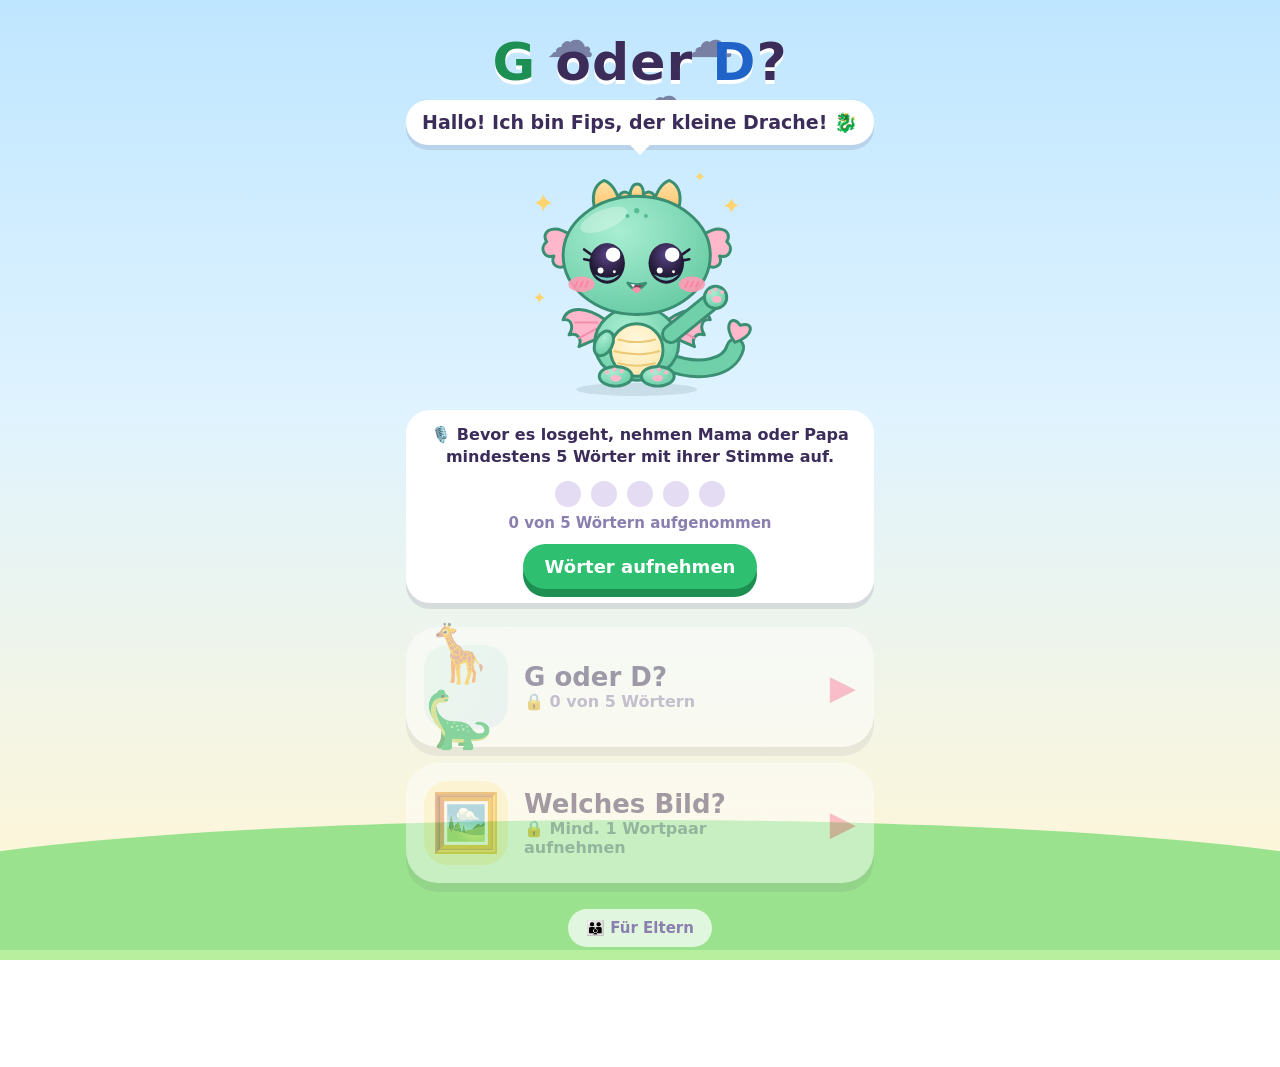
==== commit 842d1ff2: "Fix: Pages shows the README instead of the game Pages is still set to "Deploy from a branch", so Git" ====
--- a/index.html
+++ b/index.html
@@ -2,944 +2,13 @@
 <html lang="de">
 <head>
 <meta charset="utf-8">
-<meta name="viewport" content="width=device-width, initial-scale=1, maximum-scale=1, user-scalable=no">
 <title>G oder D? – Das Hörspiel</title>
-<style>
-  :root{
-    --g:#2fbf71; --g-dark:#1e8f52; --g-soft:#e3f9ec;
-    --d:#3a8dff; --d-dark:#1f63c9; --d-soft:#e3efff;
-    --sun:#ffcf3f; --sun-dark:#e0a800;
-    --red:#ff4d6d; --red-dark:#c9184a; --red-soft:#ffe3e8;
-    --pink:#ff7aa2; --pink-dark:#d9507c;
-    --ink:#3b2c5a; --muted:#8b7fb0; --soft:#f7f4fc;
-  }
-  *{box-sizing:border-box;-webkit-tap-highlight-color:transparent}
-  html,body{margin:0;min-height:100%}
-  body{
-    font-family:"Nunito","Varela Round","Arial Rounded MT Bold","Trebuchet MS",system-ui,sans-serif;
-    color:var(--ink);
-    background:linear-gradient(180deg,#bfe6ff 0%,#dff3ff 45%,#fff6d6 100%);
-    background-attachment:fixed;
-    overflow-x:hidden; user-select:none; -webkit-user-select:none;
-  }
-  body::before{
-    content:"☁️      ☁️\A    ☁️";white-space:pre;position:fixed;top:12px;left:0;right:0;text-align:center;
-    font-size:48px;opacity:.55;pointer-events:none;z-index:0;animation:drift 18s ease-in-out infinite alternate
-  }
-  body::after{
-    content:"";position:fixed;left:-10%;right:-10%;bottom:-60px;height:140px;border-radius:50% 50% 0 0;
-    background:#9be28f;box-shadow:0 -10px 0 #b8ef9e inset;pointer-events:none;z-index:0
-  }
-  button{font-family:inherit;color:inherit}
-  .hidden{display:none !important}
-
-  .screen{position:relative;z-index:1;max-width:500px;margin:0 auto;padding:14px 16px 120px;min-height:100vh;display:flex;flex-direction:column;gap:16px}
-
-  /* ---------- Start ---------- */
-  .home-title{text-align:center;margin-top:28px}
-  .home-title h1{margin:0;font-size:52px;font-weight:900;letter-spacing:1px;text-shadow:0 4px 0 #fff}
-  .home-title h1 .lg{color:var(--g-dark)} .home-title h1 .ld{color:var(--d-dark)}
-  .owl{font-size:96px;line-height:1;display:inline-block;animation:bob 2.4s ease-in-out infinite}
-  .modes{display:flex;flex-direction:column;gap:16px;margin-top:8px}
-  .mode{border:0;border-radius:32px;padding:18px;background:#fff;cursor:pointer;box-shadow:0 9px 0 rgba(59,44,90,.15);display:flex;align-items:center;gap:16px;text-align:left}
-  .mode.locked{opacity:.45}
-  .mode .ic{font-size:56px;width:84px;height:84px;border-radius:24px;display:flex;align-items:center;justify-content:center;flex:none}
-  .mode.m1 .ic{background:linear-gradient(135deg,var(--g-soft),var(--d-soft))}
-  .mode.m2 .ic{background:#fff1c2}
-  .mode b{display:block;font-size:26px;font-weight:900}
-  .mode span.sub{font-size:16px;font-weight:700;color:var(--muted)}
-  .mode .go{margin-left:auto;font-size:34px;color:var(--pink)}
-  .needrec{background:#fff;border-radius:24px;padding:14px 16px;font-size:16px;font-weight:800;text-align:center;box-shadow:0 6px 0 rgba(59,44,90,.12);line-height:1.4}
-  .needrec button{margin-top:10px;color:#fff !important}
-  .parents-btn{align-self:center;margin-top:10px;border:0;border-radius:999px;padding:10px 18px;font-size:15px;font-weight:800;background:rgba(255,255,255,.7);color:var(--muted);cursor:pointer}
-
-  /* ---------- Spiel ---------- */
-  .topbar{display:flex;align-items:center;gap:10px}
-  .round-btn{border:0;background:#fff;border-radius:50%;width:48px;height:48px;font-size:26px;box-shadow:0 5px 0 rgba(59,44,90,.15);cursor:pointer;flex:none}
-  .progress{flex:1;min-width:0;display:flex;gap:4px;justify-content:center}
-  .dot{width:17px;height:17px;flex:none;border-radius:50%;background:rgba(255,255,255,.85);display:flex;align-items:center;justify-content:center;font-size:12px;color:#fff;font-weight:900;transition:.2s}
-  .dot.now{background:var(--sun);transform:scale(1.25)}
-  .dot.ok{background:var(--g)} .dot.no{background:var(--red)} .dot.skip{background:#c9c2d9}
-  .stars{background:#fff;border-radius:999px;padding:8px 12px;font-weight:900;font-size:19px;box-shadow:0 5px 0 rgba(59,44,90,.15);white-space:nowrap;flex:none}
-  .stars.pop{animation:pop .4s}
-
-  .buddy{display:flex;align-items:center;gap:10px}
-  .buddy .owl{font-size:60px}
-  .bubble{position:relative;background:#fff;border-radius:24px;padding:12px 18px;font-size:22px;font-weight:900;box-shadow:0 5px 0 rgba(59,44,90,.12);animation:pop .35s}
-  .bubble::before{content:"";position:absolute;left:-10px;top:50%;margin-top:-10px;border:10px solid transparent;border-right-color:#fff;border-left:0}
-  .bubble.good{color:var(--g-dark)} .bubble.bad{color:var(--red-dark)}
-
-  .card{background:#fff;border-radius:36px;padding:22px 18px;border:6px solid transparent;box-shadow:0 10px 0 rgba(59,44,90,.12);text-align:center;min-height:240px;display:flex;flex-direction:column;align-items:center;justify-content:center;gap:8px;cursor:pointer;position:relative;transition:background .25s,border-color .25s}
-  .card.flip{animation:flip .45s}
-  .card.is-right{background:var(--g-soft);border-color:var(--g)}
-  .card.is-wrong{background:var(--red-soft);border-color:var(--red);animation:shake .5s}
-  .card.is-seen{background:#f1eef8;border-color:#c9c2d9}
-  .speaker{width:140px;height:140px;border-radius:50%;border:0;cursor:pointer;background:radial-gradient(circle at 35% 30%,#fff3b8,var(--sun));font-size:68px;box-shadow:0 8px 0 var(--sun-dark);display:flex;align-items:center;justify-content:center}
-  .speaker.talking{animation:wobble .6s infinite}
-  .peek{position:absolute;right:14px;bottom:12px;border:0;background:#f1eef8;border-radius:999px;padding:6px 12px;font-size:20px;cursor:pointer}
-  .big-emoji{font-size:100px;line-height:1.05;animation:pop .45s}
-  .word{font-size:46px;font-weight:900;letter-spacing:1px}
-  .hl{display:inline-block;padding:0 6px;border-radius:12px;color:#fff;margin:0 1px}
-  .hl.G{background:var(--g)} .hl.D{background:var(--d)}
-  .explain{font-size:22px;font-weight:900;display:flex;align-items:center;gap:10px;justify-content:center}
-  .chip{display:inline-flex;align-items:center;justify-content:center;min-width:46px;height:46px;padding:0 10px;border-radius:14px;color:#fff;font-weight:900;font-size:28px}
-  .chip.G{background:var(--g)} .chip.D{background:var(--d)}
-  .chip.x{position:relative;opacity:.6;text-decoration:line-through;text-decoration-thickness:4px;text-decoration-color:var(--red-dark)}
-  .chip.x::after{content:"✗";position:absolute;top:-10px;right:-10px;width:26px;height:26px;border-radius:50%;background:var(--red);color:#fff;font-size:16px;display:flex;align-items:center;justify-content:center;text-decoration:none}
-
-  .answers{display:flex;gap:16px;justify-content:center}
-  .letter,.pic{position:relative;flex:1;max-width:210px;border:0;border-radius:32px;cursor:pointer;transition:opacity .2s,filter .2s}
-  .letter{padding:12px 8px 10px;color:#fff;display:flex;flex-direction:column;align-items:center}
-  .letter b{font-size:92px;line-height:1;font-weight:900;text-shadow:0 4px 0 rgba(0,0,0,.15)}
-  .letter small{font-size:30px;line-height:1.1}
-  .letter.G{background:var(--g);box-shadow:0 9px 0 var(--g-dark)}
-  .letter.D{background:var(--d);box-shadow:0 9px 0 var(--d-dark)}
-  .pic{padding:14px 8px;background:#fff;box-shadow:0 9px 0 rgba(59,44,90,.15);display:flex;flex-direction:column;align-items:center;gap:4px}
-  .pic .e{font-size:88px;line-height:1.1}
-  .pic .lbl{font-size:24px;font-weight:900;min-height:32px}
-  .right{outline:7px solid var(--sun);animation:pulse 1s infinite}
-  .wrong{filter:grayscale(.75) brightness(.92);animation:shake .5s}
-  .dim{opacity:.3}
-  .badge{position:absolute;top:-14px;right:-10px;width:50px;height:50px;border-radius:50%;display:flex;align-items:center;justify-content:center;font-size:30px;font-weight:900;color:#fff;box-shadow:0 4px 0 rgba(0,0,0,.15);animation:pop .4s}
-  .badge.ok{background:var(--g)} .badge.no{background:var(--red)}
-  .next{align-self:center;border:0;border-radius:999px;width:96px;height:96px;font-size:48px;font-weight:900;background:var(--pink);color:#fff;box-shadow:0 8px 0 var(--pink-dark);cursor:pointer;animation:pop .35s}
-
-  button:active{transform:translateY(4px)}
-  .letter:active,.pic:active,.mode:active,.next:active,.speaker:active{box-shadow:0 2px 0 rgba(0,0,0,.15)}
-
-  /* ---------- Overlays ---------- */
-  .overlay{position:fixed;inset:0;background:rgba(191,230,255,.94);display:flex;align-items:center;justify-content:center;z-index:20;padding:12px;backdrop-filter:blur(3px)}
-  .panel{background:#fff;border-radius:32px;padding:22px 18px;text-align:center;max-width:460px;width:100%;box-shadow:0 12px 0 rgba(59,44,90,.12);max-height:96vh;overflow:auto;position:relative}
-  .panel h1{margin:6px 0 8px;font-size:36px;font-weight:900}
-  .panel h2{margin:0 0 12px;font-size:24px;font-weight:900}
-  .panel p{font-size:17px;margin:8px 0 16px;line-height:1.45}
-  .close-x{position:absolute;top:14px;right:14px;border:0;background:#f1eef8;border-radius:50%;width:40px;height:40px;font-size:20px;cursor:pointer;z-index:2}
-  .bigbtn{border:0;border-radius:24px;padding:16px 36px;font-size:24px;font-weight:900;background:var(--g);color:#fff;box-shadow:0 8px 0 var(--g-dark);cursor:pointer}
-  .bigbtn.mini{font-size:18px;padding:12px 22px}
-  .endstars{font-size:44px;letter-spacing:4px;margin:6px 0}
-  .menu{display:flex;flex-direction:column;gap:10px;text-align:left}
-  .menu button{border:0;border-radius:20px;padding:14px 16px;background:var(--soft);display:flex;align-items:center;gap:14px;cursor:pointer;font-size:18px;font-weight:800;text-align:left}
-  .menu button i{font-style:normal;font-size:30px}
-  .menu button small{display:block;font-size:13px;font-weight:700;color:var(--muted)}
-  .tips{text-align:left;font-size:16px;line-height:1.5;background:var(--soft);border-radius:20px;padding:12px 16px}
-  .tips p{margin:6px 0;font-size:16px}
-  .small{font-size:13px;font-weight:700;color:var(--muted)}
-  .warn{background:#fff1c2;border-radius:14px;padding:10px 12px;font-size:14px;font-weight:700;text-align:left;margin:0 0 10px}
-
-  /* ---------- Aufnahme-Studio ---------- */
-  .rec-progress{display:flex;align-items:center;gap:10px;margin:0 46px 12px 0}
-  .recbar{flex:1;height:12px;background:#eee8f7;border-radius:99px;overflow:hidden}
-  .recbar i{display:block;height:100%;background:var(--g);width:0;transition:width .3s}
-  .studio{border-radius:28px;padding:16px 14px 14px;background:var(--soft);border:5px solid transparent;transition:background .25s,border-color .25s;margin-bottom:12px}
-  .studio.recording{background:var(--red-soft);border-color:var(--red)}
-  .studio.done{background:var(--g-soft);border-color:var(--g)}
-  .studio.quiet{background:#fff6d6;border-color:var(--sun)}
-  .st-emoji{font-size:72px;line-height:1.1}
-  .st-word{font-size:36px;font-weight:900;margin:2px 0 8px;line-height:1.15;overflow-wrap:anywhere}
-  .st-status{font-size:19px;font-weight:900;min-height:52px;display:flex;align-items:center;justify-content:center;gap:8px;line-height:1.25}
-  .studio.recording .st-status{color:var(--red-dark)}
-  .studio.done .st-status{color:var(--g-dark)}
-  .rec-dot{width:16px;height:16px;border-radius:50%;background:var(--red);flex:none;animation:blink 1s infinite}
-  .meter{height:22px;background:#fff;border-radius:99px;overflow:hidden;margin:8px 4px 4px;position:relative;box-shadow:inset 0 2px 4px rgba(0,0,0,.06)}
-  .meter i{position:absolute;left:0;top:0;bottom:0;width:0;border-radius:99px;background:linear-gradient(90deg,var(--g),var(--sun),var(--red));transition:width .06s linear}
-  .meter-label{font-size:12px;font-weight:800;color:var(--muted);display:flex;justify-content:space-between;margin:0 8px}
-  .timebar{height:8px;background:rgba(255,255,255,.8);border-radius:99px;overflow:hidden;margin:8px 4px 0}
-  .timebar i{display:block;height:100%;width:100%;background:var(--red);transform-origin:left}
-  .st-controls{display:flex;align-items:center;justify-content:center;gap:18px;margin-top:14px}
-  .st-side{border:0;width:64px;height:64px;border-radius:50%;background:#fff;font-size:28px;box-shadow:0 5px 0 rgba(0,0,0,.1);cursor:pointer}
-  .st-side[disabled]{opacity:.3}
-  .st-side.attn{background:var(--pink);color:#fff;box-shadow:0 5px 0 var(--pink-dark);animation:pulse 1s infinite}
-  .st-rec{border:0;width:112px;height:112px;border-radius:50%;background:var(--red);color:#fff !important;font-size:15px;font-weight:900;box-shadow:0 7px 0 var(--red-dark);cursor:pointer;display:flex;flex-direction:column;align-items:center;justify-content:center;gap:2px}
-  .st-rec .ic{font-size:40px;line-height:1}
-  .st-rec.on{animation:pulse .9s infinite;box-shadow:0 0 0 10px rgba(255,77,109,.25),0 7px 0 var(--red-dark)}
-  .st-hint{font-size:13px;font-weight:700;color:var(--muted);margin-top:10px}
-
-  .list-head{display:flex;align-items:center;justify-content:space-between;margin:8px 2px 4px}
-  .list-head b{font-size:16px}
-  .list-head label{display:flex;align-items:center;gap:6px;font-size:14px;font-weight:700}
-  .list-head input{width:20px;height:20px}
-  .rec-sec{text-align:left;font-weight:900;font-size:17px;margin:16px 0 8px;color:var(--ink)}
-  .rec-sec small{display:block;font-size:14px;font-weight:700;color:var(--muted);margin-top:2px;line-height:1.35}
-  .sec-box{background:#fff8e1;border-radius:20px;padding:4px 10px 6px;margin-top:14px}
-  .recrow{display:flex;align-items:center;gap:8px;padding:8px 8px 8px 10px;border-radius:16px;background:var(--soft);margin-bottom:6px;text-align:left;cursor:pointer;border:3px solid transparent}
-  .recrow.has{background:var(--g-soft)}
-  .recrow.sel{border-color:var(--pink);background:#fff}
-  .recrow .e{font-size:26px;width:34px;text-align:center;flex:none}
-  .recrow .w{flex:1;font-size:18px;font-weight:900;min-width:0;line-height:1.25;overflow-wrap:anywhere}
-  .recrow .st{font-size:14px;font-weight:800;color:var(--muted);flex:none;white-space:nowrap}
-  .recrow.has .st{color:var(--g-dark)}
-  .rbtn{border:0;border-radius:12px;width:40px;height:40px;font-size:18px;background:#fff;box-shadow:0 3px 0 rgba(0,0,0,.1);cursor:pointer;display:flex;align-items:center;justify-content:center;flex:none}
-  .rbtn input{display:none}
-
-  .confetti{position:fixed;left:50%;top:45%;font-size:32px;pointer-events:none;z-index:30;animation:burst 1.1s ease-out forwards}
-
-  @keyframes pop{0%{transform:scale(.6)}70%{transform:scale(1.12)}100%{transform:scale(1)}}
-  @keyframes pulse{0%,100%{transform:scale(1)}50%{transform:scale(1.06)}}
-  @keyframes blink{0%,100%{opacity:1}50%{opacity:.2}}
-  @keyframes bob{0%,100%{transform:translateY(0) rotate(-3deg)}50%{transform:translateY(-8px) rotate(3deg)}}
-  @keyframes drift{from{transform:translateX(-20px)}to{transform:translateX(20px)}}
-  @keyframes flip{0%{transform:rotateY(90deg)}100%{transform:rotateY(0)}}
-  @keyframes wobble{0%,100%{transform:scale(1) rotate(0)}25%{transform:scale(1.08) rotate(-6deg)}75%{transform:scale(1.08) rotate(6deg)}}
-  @keyframes shake{0%,100%{transform:translateX(0)}20%{transform:translateX(-12px)}40%{transform:translateX(12px)}60%{transform:translateX(-8px)}80%{transform:translateX(8px)}}
-  @keyframes burst{0%{transform:translate(-50%,-50%) scale(.4);opacity:1}100%{transform:translate(calc(-50% + var(--x)),calc(-50% + var(--y))) scale(1.2) rotate(var(--r));opacity:0}}
-</style>
+<!-- Nur für „Deploy from a branch“: leitet auf das Spiel im Ordner src/ weiter -->
+<meta http-equiv="refresh" content="0; url=src/">
+<link rel="canonical" href="src/">
 </head>
 <body>
-
-<!-- ================= Start ================= -->
-<section class="screen" id="home">
-  <div class="home-title">
-    <div class="owl">🦉</div>
-    <h1><span class="lg">G</span> oder <span class="ld">D</span>?</h1>
-  </div>
-  <div class="needrec hidden" id="needRec">
-    🎙️ Bevor es losgeht, nehmen Mama oder Papa die Wörter mit ihrer Stimme auf.<br>
-    <button class="bigbtn mini" id="needRecBtn">Wörter aufnehmen</button>
-  </div>
-  <div class="modes">
-    <button class="mode m1" data-mode="gd">
-      <span class="ic">🦒🦕</span>
-      <span><b>G oder D?</b><span class="sub" id="sub-gd">Hör gut zu!</span></span>
-      <span class="go">▶</span>
-    </button>
-    <button class="mode m2" data-mode="pair">
-      <span class="ic">🖼️</span>
-      <span><b>Welches Bild?</b><span class="sub" id="sub-pair">Tipp das richtige Bild</span></span>
-      <span class="go">▶</span>
-    </button>
-  </div>
-  <button class="parents-btn" id="parentsBtn">👪 Für Eltern</button>
-</section>
-
-<!-- ================= Spiel ================= -->
-<section class="screen hidden" id="game">
-  <div class="topbar">
-    <button class="round-btn" id="homeBtn" aria-label="Zurück">🏠</button>
-    <div class="progress" id="progress"></div>
-    <div class="stars" id="stars">⭐ 0</div>
-  </div>
-  <div class="buddy">
-    <div class="owl">🦉</div>
-    <div class="bubble" id="bubble">Hör gut zu!</div>
-  </div>
-  <div class="card" id="card"></div>
-  <div class="answers" id="answers"></div>
-  <button class="next hidden" id="next" aria-label="Weiter">➜</button>
-</section>
-
-<!-- ================= Ende ================= -->
-<div class="overlay hidden" id="endOverlay">
-  <div class="panel">
-    <div class="owl">🦉</div>
-    <h1>Geschafft!</h1>
-    <div class="endstars" id="endStars"></div>
-    <p id="endText"></p>
-    <button class="bigbtn" id="restartBtn">Nochmal 🔁</button>
-    <p><button class="parents-btn" id="endHome">🏠 Zum Start</button></p>
-  </div>
-</div>
-
-<!-- ================= Eltern ================= -->
-<div class="overlay hidden" id="parentsOverlay">
-  <div class="panel">
-    <button class="close-x" data-close="parentsOverlay">✕</button>
-    <h2>👪 Für Eltern</h2>
-    <div class="menu">
-      <button id="openRec"><i>🎙️</i><span>Wörter aufnehmen<small id="recSummary"></small></span></button>
-    </div>
-    <h2 style="margin-top:20px">💡 So hilfst du beim Üben</h2>
-    <div class="tips">
-      <p>Das Spiel verwendet nur eure eigenen Aufnahmen. Es kommen nur Wörter vor, die schon aufgenommen sind. Je mehr Wörter, desto abwechslungsreicher.</p>
-      <p><b style="color:var(--d-dark)">D:</b> Die Zungenspitze tippt oben hinter die Zähne.</p>
-      <p><b style="color:var(--g-dark)">G:</b> Die Zungenspitze bleibt unten, hinten im Hals „klopft“ die Zunge an.</p>
-      <p>Sprecht das Wort gemeinsam nach und schaut dabei in einen Spiegel. Kurz und oft üben (5 Minuten am Tag) bringt am meisten.</p>
-      <p>Im Spiel: 🔊 = nochmal hören, 👀 = Lösung zeigen.</p>
-    </div>
-  </div>
-</div>
-
-<!-- ================= Aufnahme-Studio ================= -->
-<div class="overlay hidden" id="recOverlay">
-  <div class="panel">
-    <button class="close-x" data-close="recOverlay" aria-label="Schließen">✕</button>
-    <h2 style="text-align:left;margin-right:46px">🎙️ Wörter aufnehmen</h2>
-    <div class="rec-progress"><div class="recbar"><i id="recBar"></i></div><span class="small" id="recCount"></span></div>
-    <div class="warn hidden" id="recWarn"></div>
-
-    <div class="studio" id="studio">
-      <div class="st-emoji" id="stEmoji"></div>
-      <div class="st-word" id="stWord"></div>
-      <div class="st-status" id="stStatus"></div>
-      <div class="meter"><i id="meter"></i></div>
-      <div class="meter-label"><span>leise</span><span>Lautstärke</span><span>laut</span></div>
-      <div class="timebar hidden" id="timebar"><i id="timeFill"></i></div>
-      <div class="st-controls">
-        <button class="st-side" id="stPlay" aria-label="Anhören">▶</button>
-        <button class="st-rec" id="stRec"><span class="ic">🎙️</span><span id="stRecLbl">Aufnehmen</span></button>
-        <button class="st-side" id="stNext" aria-label="Nächstes Wort">➜</button>
-      </div>
-      <div class="st-hint" id="stHint">Stille am Anfang und Ende wird automatisch abgeschnitten.</div>
-    </div>
-
-    <div class="list-head">
-      <b>Alle Wörter</b>
-      <label><input type="checkbox" id="onlyMissing"> nur fehlende</label>
-    </div>
-    <div id="recList"></div>
-  </div>
-</div>
-
-<script>
-/* ================= Wörter ================= */
-const G_WORDS = [
-  ["Giraffe","🦒"],["Gabel","🍴"],["Gurke","🥒"],["Geschenk","🎁"],["Geist","👻"],
-  ["Gitarre","🎸"],["Glocke","🔔"],["Igel","🦔"],["Vogel","🐦"],["Tiger","🐯"],
-  ["Kugel","🔮"],["Auge","👁️"],["Geige","🎻"],["Garten","🏡"],["Gold","🥇"],["Ziege","🐐"]
-];
-const D_WORDS = [
-  ["Dino","🦕"],["Drache","🐉"],["Daumen","👍"],["Delfin","🐬"],["Dose","🥫"],
-  ["Dusche","🚿"],["Donut","🍩"],["Nudeln","🍝"],["Pudel","🐩"],["Feder","🪶"],
-  ["Radio","📻"],["Schokolade","🍫"],["Dach","🏠"],["Decke","🛏️"],["Dampflok","🚂"],["Kinder","🧒"]
-];
-const PAIRS = [
-  [{w:"Nagel",e:"💅",l:"G"},{w:"Nadel",e:"🪡",l:"D"}],
-  [{w:"Regen",e:"🌧️",l:"G"},{w:"reden",e:"🗣️",l:"D"}],
-  [{w:"Wagen",e:"🚗",l:"G"},{w:"Waden",e:"🦵",l:"D"}],
-  [{w:"Gaumen",e:"👄",l:"G"},{w:"Daumen",e:"👍",l:"D"}]
-];
-const ROUNDS = 10;
-const MAX_REC_MS = 4000;
-const PRAISE = ["Super!","Toll gemacht!","Klasse!","Spitze!","Richtig!"];
-const OOPS = ["Hoppla!","Fast!","Nochmal hinhören!"];
-
-const REC_SECTIONS = (() => {
-  const seen = new Set();
-  const uniq = arr => arr.filter(x => !seen.has(x.k) && seen.add(x.k));
-  return [
-    {title:"Wörter mit G", items: uniq(G_WORDS.map(([w,e]) => ({k:w, e, t:w, word:true})))},
-    {title:"Wörter mit D", items: uniq(D_WORDS.map(([w,e]) => ({k:w, e, t:w, word:true})))},
-    {title:"Wortpaare für „Welches Bild?“", items: uniq(PAIRS.flat().map(p => ({k:p.w, e:p.e, t:p.w, word:true})))},
-    {title:"Sätze (freiwillig)", note:"Damit hört dein Kind auch Lob und Hinweise mit deiner Stimme.", box:true, items: [
-      {k:"#G",  e:"🟢", t:"„Das ist ein G.“"},
-      {k:"#D",  e:"🔵", t:"„Das ist ein D.“"},
-      {k:"#ok", e:"⭐", t:"„Super!“"},
-      {k:"#end",e:"🎉", t:"„Super gemacht!“"}
-    ]}
-  ];
-})();
-const REC_ITEMS = REC_SECTIONS.flatMap(s => s.items);
-
-/* ================= Hilfen ================= */
-function rnd(){
-  try { const a = new Uint32Array(1); crypto.getRandomValues(a); return a[0] / 4294967296; }
-  catch(e){ return (Math.random() + (Date.now() % 1000) / 1000) % 1; }
-}
-const shuffle = a => { a = a.slice(); for (let i=a.length-1;i>0;i--){const j=Math.floor(rnd()*(i+1));[a[i],a[j]]=[a[j],a[i]];} return a; };
-const pick = a => a[Math.floor(rnd()*a.length)];
-const wait = ms => new Promise(r => setTimeout(r, ms));
-const $ = id => document.getElementById(id);
-function load(k, def){ try { const v = localStorage.getItem("gd_"+k); return v === null ? def : JSON.parse(v); } catch(e){ return def; } }
-function save(k, v){ try { localStorage.setItem("gd_"+k, JSON.stringify(v)); } catch(e){} }
-function show(id){ $(id).classList.remove("hidden"); }
-function hide(id){ $(id).classList.add("hidden"); }
-
-let mode = "gd", deck = [], round = 0, results = [], stars = 0, answered = false, cur = null;
-let lastUsed = load("last", []);
-
-/* ================= Speicher (IndexedDB) ================= */
-const recURL = {};
-let dbOK = true, dbPromise = null;
-function idb(){
-  if (!dbPromise) dbPromise = new Promise((res, rej) => {
-    try {
-      const r = indexedDB.open("gd-stimme", 1);
-      r.onupgradeneeded = () => r.result.createObjectStore("rec");
-      r.onsuccess = () => res(r.result);
-      r.onerror = () => rej(r.error);
-    } catch(e){ rej(e); }
-  });
-  return dbPromise;
-}
-async function dbDo(modeRW, fn){
-  const db = await idb();
-  return new Promise((res, rej) => {
-    const t = db.transaction("rec", modeRW);
-    fn(t.objectStore("rec"));
-    t.oncomplete = () => res();
-    t.onerror = () => rej(t.error);
-  });
-}
-function setURL(k, blob){
-  if (recURL[k]) URL.revokeObjectURL(recURL[k]);
-  if (blob) recURL[k] = URL.createObjectURL(blob); else delete recURL[k];
-}
-async function loadAllRecs(){
-  try {
-    const db = await idb();
-    await new Promise(res => {
-      const c = db.transaction("rec","readonly").objectStore("rec").openCursor();
-      c.onsuccess = () => {
-        const x = c.result;
-        if (x){ const v = x.value; setURL(x.key, new Blob([v.buf], {type: v.type})); x.continue(); }
-        else res();
-      };
-      c.onerror = () => res();
-    });
-  } catch(e){ dbOK = false; }
-  refreshCounts();
-}
-async function storeRec(k, blob){
-  const clean = await trimBlob(blob);
-  setURL(k, clean);
-  try {
-    const buf = await clean.arrayBuffer();
-    await dbDo("readwrite", s => s.put({buf, type: clean.type}, k));
-  } catch(e){ dbOK = false; showRecWarn(); }
-  refreshCounts();
-}
-async function deleteRec(k){
-  setURL(k, null);
-  try { await dbDo("readwrite", s => s.delete(k)); } catch(e){}
-  refreshCounts();
-}
-
-/* Stille abschneiden, Lautstärke angleichen, als WAV speichern */
-async function trimBlob(blob){
-  let ac;
-  try {
-    const AC = window.AudioContext || window.webkitAudioContext;
-    ac = new AC();
-    const ab = await blob.arrayBuffer();
-    const buf = await new Promise((res, rej) => ac.decodeAudioData(ab, res, rej));
-    const d = buf.getChannelData(0), sr = buf.sampleRate;
-    let peak = 0; for (let i=0;i<d.length;i++){ const a = Math.abs(d[i]); if (a > peak) peak = a; }
-    if (peak < 0.005) return blob;
-    const th = Math.max(0.015, peak * 0.07);
-    let s = 0; while (s < d.length && Math.abs(d[s]) < th) s++;
-    let e = d.length - 1; while (e > s && Math.abs(d[e]) < th) e--;
-    s = Math.max(0, s - Math.floor(sr * 0.10));
-    e = Math.min(d.length, e + Math.floor(sr * 0.18));
-    if (e - s < sr * 0.15) return blob;
-    return encodeWav(d.subarray(s, e), sr, Math.min(0.9 / peak, 5));
-  } catch(err){ return blob; }
-  finally { try { ac && ac.close && ac.close(); } catch(e){} }
-}
-function encodeWav(samples, sr, gain){
-  const n = samples.length, buf = new ArrayBuffer(44 + n*2), v = new DataView(buf);
-  const w = (o, str) => { for (let i=0;i<str.length;i++) v.setUint8(o+i, str.charCodeAt(i)); };
-  w(0,"RIFF"); v.setUint32(4, 36 + n*2, true); w(8,"WAVE"); w(12,"fmt ");
-  v.setUint32(16,16,true); v.setUint16(20,1,true); v.setUint16(22,1,true);
-  v.setUint32(24,sr,true); v.setUint32(28,sr*2,true); v.setUint16(32,2,true); v.setUint16(34,16,true);
-  w(36,"data"); v.setUint32(40, n*2, true);
-  const fade = Math.min(Math.floor(sr * 0.006), Math.floor(n/4));
-  for (let i=0;i<n;i++){
-    let g = gain;
-    if (i < fade) g *= i / fade; else if (i > n - fade) g *= (n - i) / fade;
-    const x = Math.max(-1, Math.min(1, samples[i] * g));
-    v.setInt16(44 + i*2, x < 0 ? x * 0x8000 : x * 0x7fff, true);
-  }
-  return new Blob([buf], {type:"audio/wav"});
-}
-
-/* ================= Abspielen (nur eigene Aufnahmen) ================= */
-function setTalking(on){ const s = document.querySelector(".speaker"); if (s) s.classList.toggle("talking", on); }
-let curAudio = null;
-function stopAll(){
-  if (curAudio){ try { curAudio.pause(); } catch(e){} curAudio = null; }
-  setTalking(false);
-}
-function playRec(k){
-  return new Promise(resolve => {
-    const url = recURL[k];
-    if (!url){ resolve(false); return; }
-    const a = new Audio(url);
-    curAudio = a;
-    let done = false;
-    const fin = () => { if (done) return; done = true; setTalking(false); resolve(true); };
-    a.onended = a.onerror = fin;
-    setTalking(true);
-    a.play().catch(fin);
-    setTimeout(fin, 8000);
-  });
-}
-async function playSeq(keys){
-  stopAll();
-  for (const k of keys) if (recURL[k]) await playRec(k);
-}
-
-/* ================= Geräusche ================= */
-let sfxCtx = null;
-function getCtx(){
-  try {
-    if (!sfxCtx){ const AC = window.AudioContext || window.webkitAudioContext; sfxCtx = new AC(); }
-    if (sfxCtx.state === "suspended") sfxCtx.resume();
-    return sfxCtx;
-  } catch(e){ return null; }
-}
-function tone(ctx, freq, start, dur, type, vol, freqEnd){
-  const o = ctx.createOscillator(), g = ctx.createGain();
-  o.type = type;
-  o.frequency.setValueAtTime(freq, start);
-  if (freqEnd) o.frequency.exponentialRampToValueAtTime(freqEnd, start + dur);
-  g.gain.setValueAtTime(0.0001, start);
-  g.gain.exponentialRampToValueAtTime(vol, start + 0.02);
-  g.gain.exponentialRampToValueAtTime(0.0001, start + dur);
-  o.connect(g); g.connect(ctx.destination);
-  o.start(start); o.stop(start + dur + 0.05);
-}
-function sfx(kind){
-  const ctx = getCtx(); if (!ctx) return;
-  const t = ctx.currentTime + 0.02;
-  if (kind === "right"){
-    [523.25, 659.25, 783.99, 1046.5].forEach((f, i) => {
-      tone(ctx, f, t + i * 0.09, 0.35, "triangle", 0.35);
-      tone(ctx, f * 2, t + i * 0.09, 0.2, "sine", 0.08);
-    });
-  } else if (kind === "wrong"){
-    tone(ctx, 330, t, 0.22, "square", 0.12, 260);
-    tone(ctx, 247, t + 0.22, 0.4, "square", 0.12, 165);
-  } else if (kind === "recstart"){
-    tone(ctx, 880, t, 0.12, "sine", 0.25);
-  } else if (kind === "recstop"){
-    tone(ctx, 660, t, 0.1, "sine", 0.2); tone(ctx, 990, t + 0.1, 0.14, "sine", 0.2);
-  }
-}
-
-/* ================= Was ist spielbar? ================= */
-const hasRec = k => !!recURL[k];
-function recordedG(){ return G_WORDS.filter(([w]) => hasRec(w)); }
-function recordedD(){ return D_WORDS.filter(([w]) => hasRec(w)); }
-function recordedPairs(){ return PAIRS.filter(p => p.every(x => hasRec(x.w))); }
-function canPlay(m){ return m === "gd" ? recordedG().length >= 1 && recordedD().length >= 1 : recordedPairs().length >= 1; }
-
-function refreshCounts(){
-  const words = REC_ITEMS.filter(i => i.word), have = words.filter(i => hasRec(i.k)).length;
-  $("recCount").textContent = `${have}/${words.length}`;
-  $("recBar").style.width = (100 * have / words.length) + "%";
-  $("recSummary").textContent = have ? `${have} von ${words.length} Wörtern aufgenommen` : "Noch keine Wörter aufgenommen";
-  // Startbildschirm
-  const g = recordedG().length, d = recordedD().length, p = recordedPairs().length;
-  const gdOK = canPlay("gd"), pOK = canPlay("pair");
-  document.querySelector('.mode[data-mode="gd"]').classList.toggle("locked", !gdOK);
-  document.querySelector('.mode[data-mode="pair"]').classList.toggle("locked", !pOK);
-  $("sub-gd").textContent = gdOK ? `Hör gut zu! (${g + d} Wörter)` : "🔒 Erst Wörter mit G und D aufnehmen";
-  $("sub-pair").textContent = pOK ? `Tipp das richtige Bild (${p} Paare)` : "🔒 Erst ein Wortpaar aufnehmen";
-  $("needRec").classList.toggle("hidden", gdOK || pOK);
-}
-
-/* ================= Spiel ================= */
-function freshFirst(list, n){
-  const fresh = shuffle(list.filter(x => !lastUsed.includes(x[0])));
-  const old = shuffle(list.filter(x => lastUsed.includes(x[0])));
-  const base = fresh.concat(old);
-  const out = [];
-  while (out.length < n) out.push(...(out.length ? shuffle(base) : base));
-  return out.slice(0, n);
-}
-
-function startGame(m){
-  if (!canPlay(m)){ openParents(); return; }
-  mode = m; stars = 0; $("stars").textContent = "⭐ 0";
-  hide("home"); show("game"); hide("endOverlay");
-  newGame();
-}
-
-function newGame(){
-  round = 0; results = []; answered = false;
-  if (mode === "gd"){
-    const g = freshFirst(recordedG(), ROUNDS/2).map(([w,e]) => ({w,e,l:"G"}));
-    const d = freshFirst(recordedD(), ROUNDS/2).map(([w,e]) => ({w,e,l:"D"}));
-    let tries = 0;
-    do {
-      deck = shuffle(g.concat(d)); tries++;
-    } while (tries < 300 && (/(G{4}|D{4})/.test(deck.map(x => x.l).join("")) || deck.some((x,i) => i && x.w === deck[i-1].w)));
-    lastUsed = deck.map(x => x.w); save("last", lastUsed);
-  } else {
-    const pairs = recordedPairs();
-    deck = []; let prev = null;
-    for (let i=0;i<ROUNDS;i++){
-      let p, t, n = 0;
-      do { p = pick(pairs); t = pick(p); n++; } while (n < 20 && prev && t.w === prev.w);
-      prev = t;
-      deck.push({pair: shuffle(p), target: t});
-    }
-  }
-  renderRound();
-}
-
-function goHome(){ stopAll(); hide("game"); hide("endOverlay"); show("home"); refreshCounts(); }
-
-function setBubble(text, cls){
-  const b = $("bubble");
-  b.className = "bubble " + (cls || "");
-  b.textContent = text;
-  b.style.animation = "none"; void b.offsetWidth; b.style.animation = "";
-}
-function highlight(word, letter){
-  const i = word.toLowerCase().indexOf(letter.toLowerCase());
-  if (i < 0) return word;
-  return word.slice(0,i) + `<span class="hl ${letter}">${word[i]}</span>` + word.slice(i+1);
-}
-function renderProgress(){
-  $("progress").innerHTML = deck.map((_,i) => {
-    const r = results[i]; const cls = r ? r : (i === round ? "now" : "");
-    const sym = r === "ok" ? "✓" : r === "no" ? "✗" : "";
-    return `<div class="dot ${cls}">${sym}</div>`;
-  }).join("");
-}
-function currentWord(){ return mode === "gd" ? cur.w : cur.target.w; }
-function playCurrent(){ playSeq([currentWord()]); }
-
-function renderRound(){
-  answered = false;
-  cur = deck[round];
-  renderProgress();
-  hide("next");
-  setBubble(mode === "gd" ? "G oder D? 👂" : "Welches Bild? 👂");
-
-  const card = $("card");
-  card.className = "card";
-  card.innerHTML = `
-    <button class="speaker" id="spk" aria-label="Nochmal hören">🔊</button>
-    <button class="peek" id="peek" aria-label="Lösung zeigen">👀</button>`;
-  $("spk").addEventListener("click", e => { e.stopPropagation(); playCurrent(); });
-  $("peek").addEventListener("click", e => { e.stopPropagation(); answer(undefined); });
-
-  const ans = $("answers");
-  if (mode === "gd"){
-    ans.innerHTML = `
-      <button class="letter G" data-l="G"><b>G</b><small>🦒</small></button>
-      <button class="letter D" data-l="D"><b>D</b><small>🦕</small></button>`;
-    ans.querySelectorAll(".letter").forEach(b => b.addEventListener("click", () => answer(b.dataset.l)));
-  } else {
-    ans.innerHTML = cur.pair.map((p,i) => `
-      <button class="pic" data-i="${i}"><span class="e">${p.e}</span><span class="lbl"></span></button>`).join("");
-    ans.querySelectorAll(".pic").forEach(b => b.addEventListener("click", () => answer(+b.dataset.i)));
-  }
-  setTimeout(playCurrent, 350);
-}
-
-function addBadge(el, ok){
-  const b = document.createElement("span");
-  b.className = "badge " + (ok ? "ok" : "no");
-  b.textContent = ok ? "✓" : "✗";
-  el.appendChild(b);
-}
-
-function answer(choice){
-  if (answered) return;
-  answered = true;
-  let correct = null, chosenLabel = "";
-
-  if (mode === "gd"){
-    if (choice !== undefined){ correct = (choice === cur.l); chosenLabel = choice; }
-    document.querySelectorAll(".letter").forEach(b => {
-      const l = b.dataset.l;
-      if (l === cur.l){ b.classList.add("right"); addBadge(b, true); }
-      else if (choice === l){ b.classList.add("wrong"); addBadge(b, false); }
-      else b.classList.add("dim");
-    });
-  } else {
-    const targetIdx = cur.pair.indexOf(cur.target);
-    if (choice !== undefined){ correct = (choice === targetIdx); chosenLabel = cur.pair[choice].e; }
-    document.querySelectorAll(".pic").forEach((b,i) => {
-      const p = cur.pair[i];
-      b.querySelector(".lbl").innerHTML = highlight(p.w, p.l);
-      if (i === targetIdx){ b.classList.add("right"); addBadge(b, true); }
-      else if (choice === i){ b.classList.add("wrong"); addBadge(b, false); }
-      else b.classList.add("dim");
-    });
-  }
-
-  const item = mode === "gd" ? cur : cur.target;
-  const card = $("card");
-  card.className = "card"; void card.offsetWidth;
-  let explain = "";
-  stopAll();
-
-  if (correct === true){
-    setBubble("✅ " + pick(PRAISE), "good");
-    sfx("right");
-    card.classList.add("flip","is-right");
-    stars++; updateStars(); confetti();
-  } else if (correct === false){
-    setBubble("❌ " + pick(OOPS), "bad");
-    sfx("wrong");
-    explain = mode === "gd"
-      ? `<div class="explain"><span class="chip ${chosenLabel} x">${chosenLabel}</span> ➜ <span class="chip ${item.l}">${item.l}</span></div>`
-      : `<div class="explain"><span class="chip x" style="background:#eee">${chosenLabel}</span> ➜ <span class="chip ${item.l}">${item.e}</span></div>`;
-    card.classList.add("is-wrong");
-    try { if (navigator.vibrate) navigator.vibrate([120,60,120]); } catch(e){}
-  } else {
-    setBubble("👀 Schau mal!");
-    card.classList.add("flip","is-seen");
-  }
-
-  card.innerHTML = `
-    <div class="big-emoji">${item.e}</div>
-    <div class="word">${highlight(item.w, item.l)}</div>
-    ${explain}`;
-
-  results[round] = correct === true ? "ok" : correct === false ? "no" : "skip";
-  renderProgress();
-  show("next");
-
-  setTimeout(() => {
-    if (correct === false) playSeq(["#" + item.l, item.w]);
-    else if (correct === true) playSeq(["#ok", item.w]);
-    else playSeq([item.w]);
-  }, correct === null ? 400 : 900);
-}
-
-function next(){
-  round++;
-  if (round >= deck.length) return showEnd();
-  renderRound();
-}
-function showEnd(){
-  const ok = results.filter(r => r === "ok").length, n = deck.length;
-  $("endStars").textContent = "⭐".repeat(Math.max(1, Math.round(ok/2)));
-  $("endText").innerHTML = `<b>${ok} von ${n}</b> richtig!<br>${ok >= n*0.8 ? "Du bist ein Hör-Profi! 🏆" : ok >= n/2 ? "Richtig gut! 👏" : "Weiter üben – du schaffst das! 💪"}`;
-  show("endOverlay");
-  sfx("right"); confetti(); setTimeout(confetti, 400);
-  playSeq(["#end"]);
-}
-function updateStars(){
-  const s = $("stars"); s.textContent = "⭐ " + stars;
-  s.classList.remove("pop"); void s.offsetWidth; s.classList.add("pop");
-}
-function confetti(){
-  const items = ["⭐","🎉","✨","🌟","🎈","💛"];
-  for (let i=0;i<18;i++){
-    const el = document.createElement("span");
-    el.className = "confetti"; el.textContent = pick(items);
-    const a = rnd()*Math.PI*2, d = 120 + rnd()*160;
-    el.style.setProperty("--x", Math.cos(a)*d + "px");
-    el.style.setProperty("--y", Math.sin(a)*d + "px");
-    el.style.setProperty("--r", (rnd()*720-360) + "deg");
-    document.body.appendChild(el);
-    setTimeout(() => el.remove(), 1200);
-  }
-}
-
-/* ================= Aufnahme-Studio ================= */
-let micStream = null, recorder = null, recActive = false, recTimer = null, rafId = 0;
-let analyser = null, micSource = null, maxLevel = 0, recStart = 0;
-let selKey = null, studioState = "idle";
-
-function itemByKey(k){ return REC_ITEMS.find(i => i.k === k); }
-function firstMissing(after){
-  const start = after ? REC_ITEMS.findIndex(i => i.k === after) + 1 : 0;
-  for (let n=0;n<REC_ITEMS.length;n++){
-    const it = REC_ITEMS[(start + n) % REC_ITEMS.length];
-    if (it.word && !hasRec(it.k)) return it.k;
-  }
-  return null;
-}
-
-function setStudio(state, msg){
-  studioState = state;
-  const st = $("studio");
-  st.className = "studio " + state;
-  const it = itemByKey(selKey);
-  $("stEmoji").textContent = it ? it.e : "";
-  $("stWord").textContent = it ? it.t : "";
-  const has = selKey && hasRec(selKey);
-  const msgs = {
-    idle: has ? "✅ Schon aufgenommen. Tippe ▶ zum Anhören oder 🎙️ für eine neue Aufnahme."
-              : "Tippe auf 🎙️ und sag das Wort laut und deutlich.",
-    asking: "🎤 Bitte das Mikrofon erlauben …",
-    recording: `<span class="rec-dot"></span> Aufnahme läuft – jetzt sprechen!`,
-    saving: "⏳ Wird gespeichert …",
-    done: "✅ Gespeichert! Hör sie dir an – passt sie? Dann weiter ➜",
-    quiet: "⚠️ Das war sehr leise. Bitte näher ans Handy und nochmal aufnehmen.",
-    error: msg || "⚠️ Das hat nicht geklappt."
-  };
-  $("stStatus").innerHTML = msgs[state] || "";
-  const rec = $("stRec");
-  rec.classList.toggle("on", state === "recording");
-  $("stRecLbl").textContent = state === "recording" ? "Stopp" : has ? "Nochmal" : "Aufnehmen";
-  rec.querySelector(".ic").textContent = state === "recording" ? "⏹" : "🎙️";
-  rec.disabled = state === "saving" || state === "asking";
-  $("stPlay").disabled = !has || state === "recording" || state === "saving";
-  $("stNext").disabled = state === "recording" || state === "saving";
-  $("stNext").classList.toggle("attn", state === "done");
-  $("timebar").classList.toggle("hidden", state !== "recording");
-  if (state !== "recording") $("meter").style.width = "0";
-  $("stHint").textContent = state === "recording" ? "Tippe ⏹, wenn du fertig bist – nach 4 Sekunden stoppt es von selbst." : "Stille am Anfang und Ende wird automatisch abgeschnitten.";
-}
-
-function selectKey(k){
-  if (recActive) return;
-  stopAll();
-  selKey = k;
-  setStudio("idle");
-  renderRecList();
-  $("studio").scrollIntoView({behavior:"smooth", block:"nearest"});
-}
-
-function showRecWarn(){
-  const msgs = [];
-  if (!window.isSecureContext || !navigator.mediaDevices || !window.MediaRecorder)
-    msgs.push("⚠️ In dieser Ansicht geht das Mikrofon nicht. Öffne das Spiel im Browser (Safari oder Chrome) über die Web-Adresse. Alternativ kannst du mit 📁 eine Sprachmemo-Datei wählen.");
-  if (!dbOK)
-    msgs.push("⚠️ Aufnahmen können hier nicht dauerhaft gespeichert werden. Öffne das Spiel in Safari oder Chrome.");
-  $("recWarn").innerHTML = msgs.join("<br><br>");
-  $("recWarn").classList.toggle("hidden", !msgs.length);
-}
-
-function renderRecList(){
-  const only = $("onlyMissing").checked;
-  $("recList").innerHTML = REC_SECTIONS.map(sec => {
-    const rows = sec.items.filter(i => !only || !hasRec(i.k) || i.k === selKey).map(i => {
-      const has = hasRec(i.k);
-      return `<div class="recrow ${has ? "has" : ""} ${i.k === selKey ? "sel" : ""}" data-k="${i.k}">
-        <span class="e">${i.e}</span>
-        <span class="w">${i.t}</span>
-        <span class="st">${has ? "✅ fertig" : "fehlt"}</span>
-        ${has ? `<button class="rbtn" data-act="del" aria-label="Löschen">🗑</button>` : ""}
-        <label class="rbtn" aria-label="Datei wählen">📁<input type="file" accept="audio/*" data-act="file"></label>
-      </div>`;
-    }).join("");
-    if (!rows) return "";
-    const head = `<div class="rec-sec">${sec.title}${sec.note ? `<small>${sec.note}</small>` : ""}</div>`;
-    return sec.box ? `<div class="sec-box">${head}${rows}</div>` : head + rows;
-  }).join("") || `<p>🎉 Alle Wörter sind aufgenommen!</p>`;
-}
-
-function pickMime(){
-  for (const m of ["audio/mp4","audio/webm;codecs=opus","audio/webm","audio/ogg;codecs=opus"]){
-    try { if (MediaRecorder.isTypeSupported(m)) return m; } catch(e){}
-  }
-  return "";
-}
-
-function meterLoop(){
-  if (!recActive) return;
-  const elapsed = performance.now() - recStart;
-  $("timeFill").style.transform = `scaleX(${Math.max(0, 1 - elapsed / MAX_REC_MS)})`;
-  if (analyser){
-    const data = new Float32Array(analyser.fftSize);
-    analyser.getFloatTimeDomainData(data);
-    let sum = 0, pk = 0;
-    for (const x of data){ sum += x*x; const a = Math.abs(x); if (a > pk) pk = a; }
-    const rms = Math.sqrt(sum / data.length);
-    if (pk > maxLevel) maxLevel = pk;
-    $("meter").style.width = Math.min(100, Math.round(Math.pow(rms * 6, 0.7) * 100)) + "%";
-  }
-  rafId = requestAnimationFrame(meterLoop);
-}
-
-async function startRec(){
-  if (!navigator.mediaDevices || !window.MediaRecorder){ showRecWarn(); setStudio("error", "⚠️ Mikrofon geht hier nicht – öffne das Spiel in Safari oder Chrome oder nutze 📁."); return; }
-  stopAll();
-  if (!micStream){
-    setStudio("asking");
-    try {
-      micStream = await navigator.mediaDevices.getUserMedia({audio:{echoCancellation:true, noiseSuppression:true, autoGainControl:true}});
-    } catch(e){
-      setStudio("error", "⚠️ Kein Zugriff aufs Mikrofon. Bitte in den Browser-Einstellungen das Mikrofon für diese Seite erlauben.");
-      return;
-    }
-  }
-  const ctx = getCtx();
-  try {
-    if (ctx && !analyser){
-      micSource = ctx.createMediaStreamSource(micStream);
-      analyser = ctx.createAnalyser(); analyser.fftSize = 1024;
-      micSource.connect(analyser);
-    }
-  } catch(e){ analyser = null; }
-
-  sfx("recstart");
-  await wait(180);                       // Piepton nicht mit aufnehmen
-  const mime = pickMime(), chunks = [], key = selKey;
-  const r = mime ? new MediaRecorder(micStream, {mimeType: mime}) : new MediaRecorder(micStream);
-  recorder = r; recActive = true; maxLevel = 0; recStart = performance.now();
-  r.ondataavailable = e => { if (e.data && e.data.size) chunks.push(e.data); };
-  r.onstop = async () => {
-    recActive = false; clearTimeout(recTimer); cancelAnimationFrame(rafId);
-    sfx("recstop");
-    if (!chunks.length){ setStudio("error"); return; }
-    setStudio("saving");
-    await storeRec(key, new Blob(chunks, {type: r.mimeType || mime || "audio/webm"}));
-    renderRecList();
-    const quiet = analyser && maxLevel < 0.04;
-    setStudio(quiet ? "quiet" : "done");
-    await wait(250);
-    playRec(key);
-  };
-  r.start();
-  setStudio("recording");
-  meterLoop();
-  recTimer = setTimeout(() => { if (r.state === "recording") r.stop(); }, MAX_REC_MS);
-}
-function stopRec(){ if (recorder && recorder.state === "recording") recorder.stop(); }
-
-function closeMic(){
-  stopRec();
-  try { micSource && micSource.disconnect(); } catch(e){}
-  micSource = null; analyser = null;
-  if (micStream){ micStream.getTracks().forEach(t => t.stop()); micStream = null; }
-}
-
-function openRecorder(){
-  hide("parentsOverlay");
-  showRecWarn();
-  selKey = firstMissing() || REC_ITEMS[0].k;
-  setStudio("idle");
-  renderRecList();
-  show("recOverlay");
-}
-
-$("stRec").addEventListener("click", () => { recActive ? stopRec() : startRec(); });
-$("stPlay").addEventListener("click", () => { stopAll(); playRec(selKey); });
-$("stNext").addEventListener("click", () => {
-  const nxt = firstMissing(selKey);
-  if (nxt) selectKey(nxt);
-  else { const i = REC_ITEMS.findIndex(x => x.k === selKey); selectKey(REC_ITEMS[(i + 1) % REC_ITEMS.length].k); }
-});
-$("recList").addEventListener("click", e => {
-  const row = e.target.closest(".recrow"); if (!row) return;
-  const btn = e.target.closest("[data-act]");
-  const k = row.dataset.k;
-  if (btn && btn.dataset.act === "del"){
-    e.stopPropagation();
-    if (confirm("Aufnahme löschen?")) deleteRec(k).then(() => { renderRecList(); if (k === selKey) setStudio("idle"); });
-    return;
-  }
-  if (e.target.closest("label.rbtn")) return;   // Dateiauswahl
-  selectKey(k);
-});
-$("recList").addEventListener("change", async e => {
-  const inp = e.target; if (inp.dataset.act !== "file" || !inp.files || !inp.files[0]) return;
-  const k = inp.closest(".recrow").dataset.k;
-  selKey = k; setStudio("saving");
-  await storeRec(k, inp.files[0]);
-  renderRecList(); setStudio("done"); playRec(k);
-});
-$("onlyMissing").addEventListener("change", renderRecList);
-
-/* ================= Navigation ================= */
-function openParents(){ stopAll(); refreshCounts(); show("parentsOverlay"); }
-document.querySelectorAll(".mode").forEach(b => b.addEventListener("click", () => startGame(b.dataset.mode)));
-$("homeBtn").addEventListener("click", goHome);
-$("endHome").addEventListener("click", goHome);
-$("restartBtn").addEventListener("click", () => { hide("endOverlay"); stars = 0; $("stars").textContent = "⭐ 0"; newGame(); });
-$("next").addEventListener("click", next);
-$("card").addEventListener("click", () => { if (!answered) answer(undefined); });
-$("parentsBtn").addEventListener("click", openParents);
-$("needRecBtn").addEventListener("click", openRecorder);
-$("openRec").addEventListener("click", openRecorder);
-document.querySelectorAll("[data-close]").forEach(b => b.addEventListener("click", () => {
-  const id = b.dataset.close;
-  if (id === "recOverlay"){ closeMic(); stopAll(); }
-  hide(id);
-  refreshCounts();
-}));
-
-refreshCounts();
-loadAllRecs();
-</script>
+<p><a href="src/">Zum Spiel „G oder D?“</a></p>
+<script>location.replace("src/" + location.search + location.hash);</script>
 </body>
 </html>
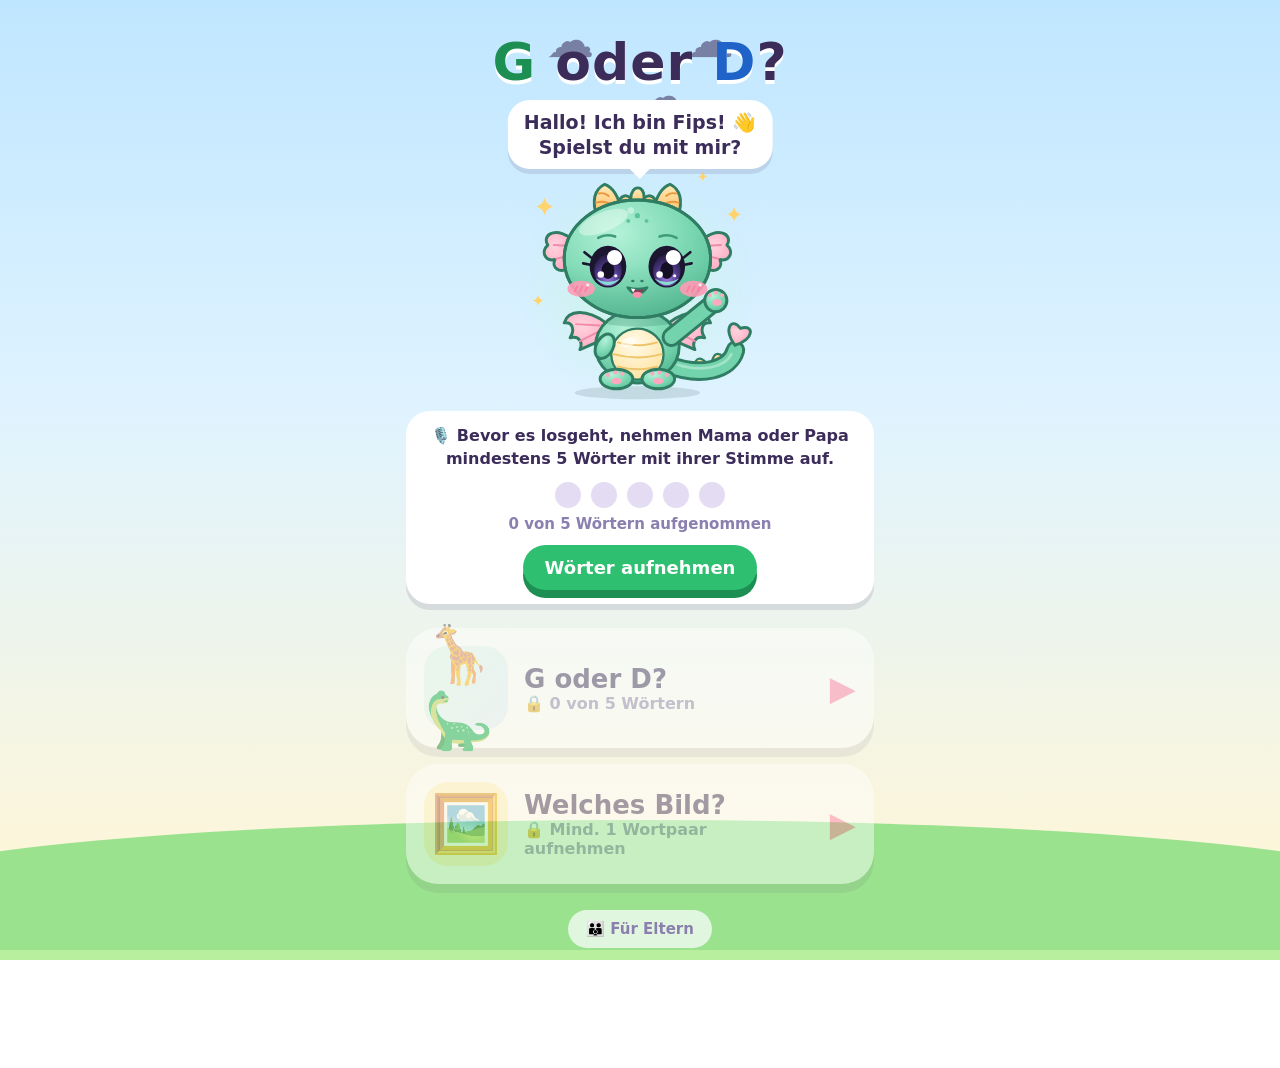
==== commit 6178bf6b: "Deploy only the contents of src/ to GitHub Pages The game is published at the site root without an e" ====
--- a/index.html
+++ b/index.html
@@ -3,7 +3,8 @@
 <head>
 <meta charset="utf-8">
 <title>G oder D? – Das Hörspiel</title>
-<!-- Nur für „Deploy from a branch“: leitet auf das Spiel im Ordner src/ weiter -->
+<!-- Wird von der GitHub Action NICHT veröffentlicht (sie veröffentlicht nur src/).
+     Nur ein Notnagel, falls Pages noch auf „Deploy from a branch“ steht. -->
 <meta http-equiv="refresh" content="0; url=src/">
 <link rel="canonical" href="src/">
 </head>
